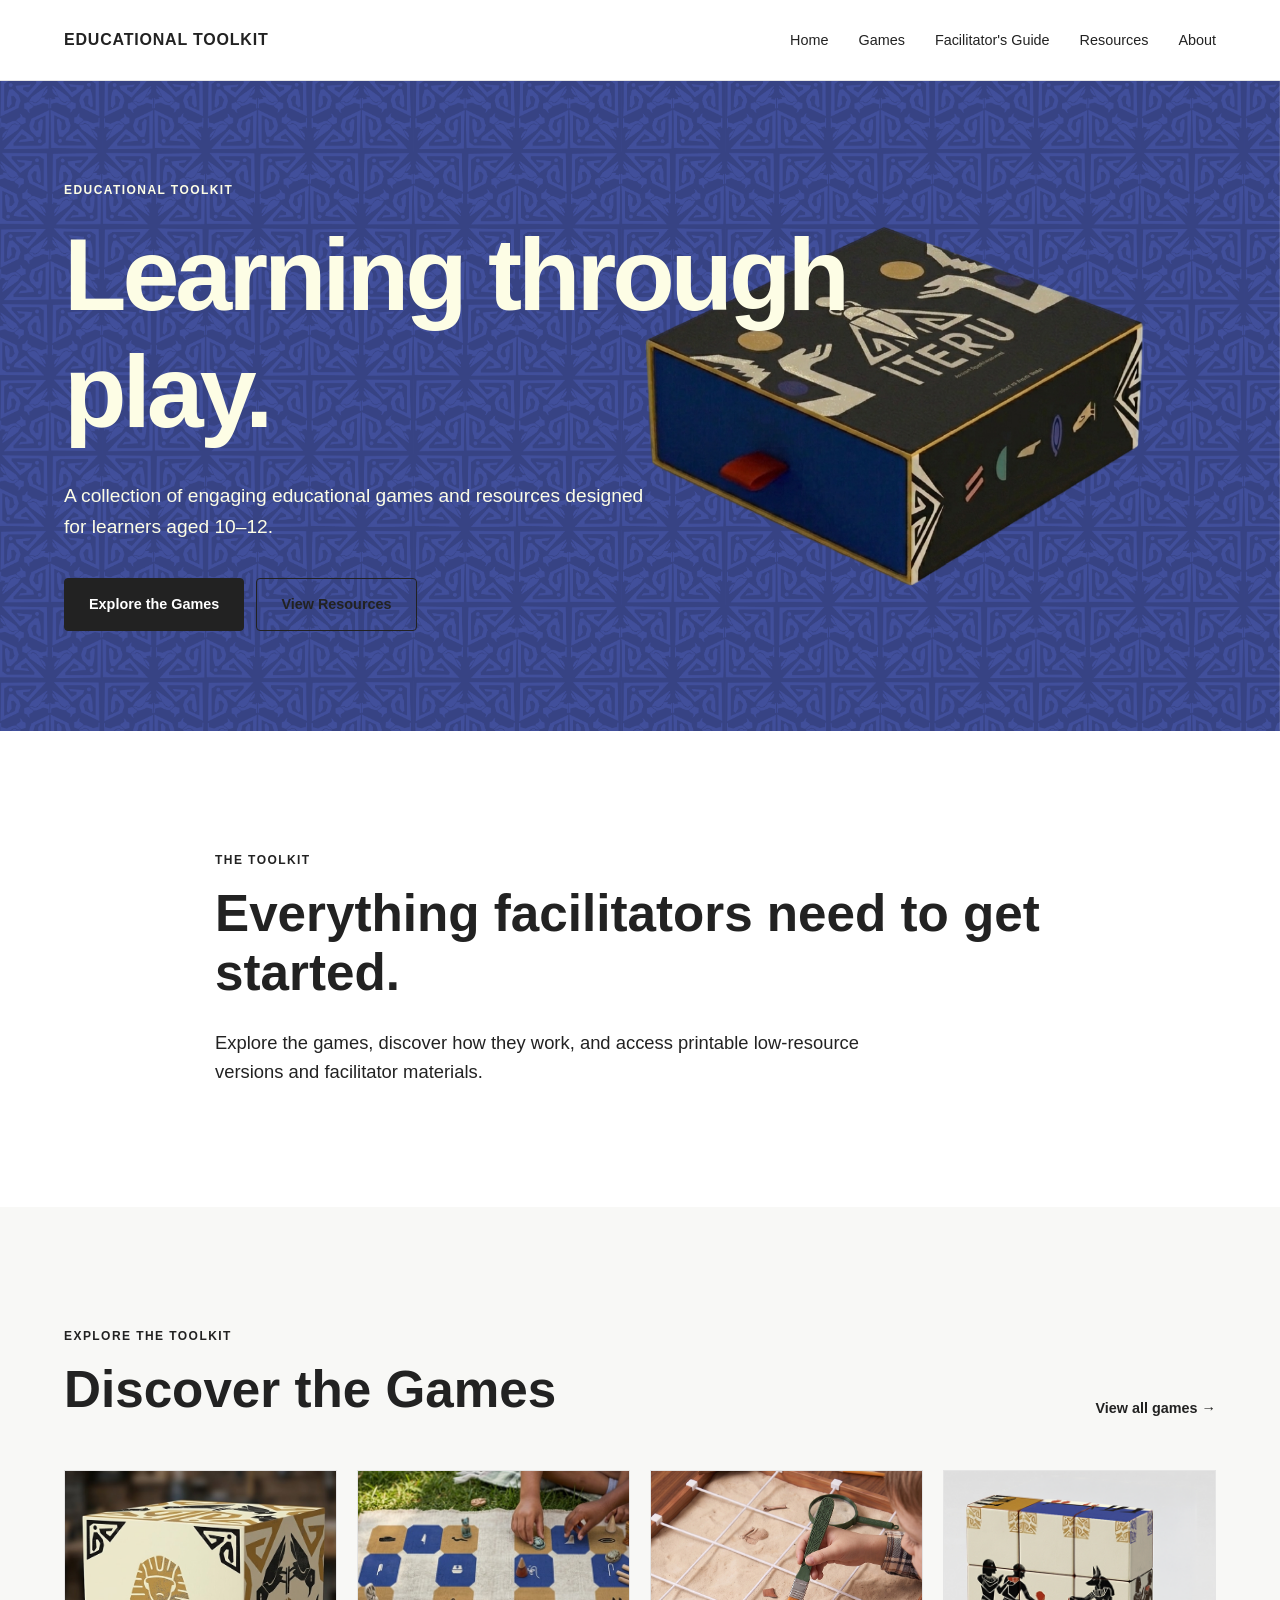
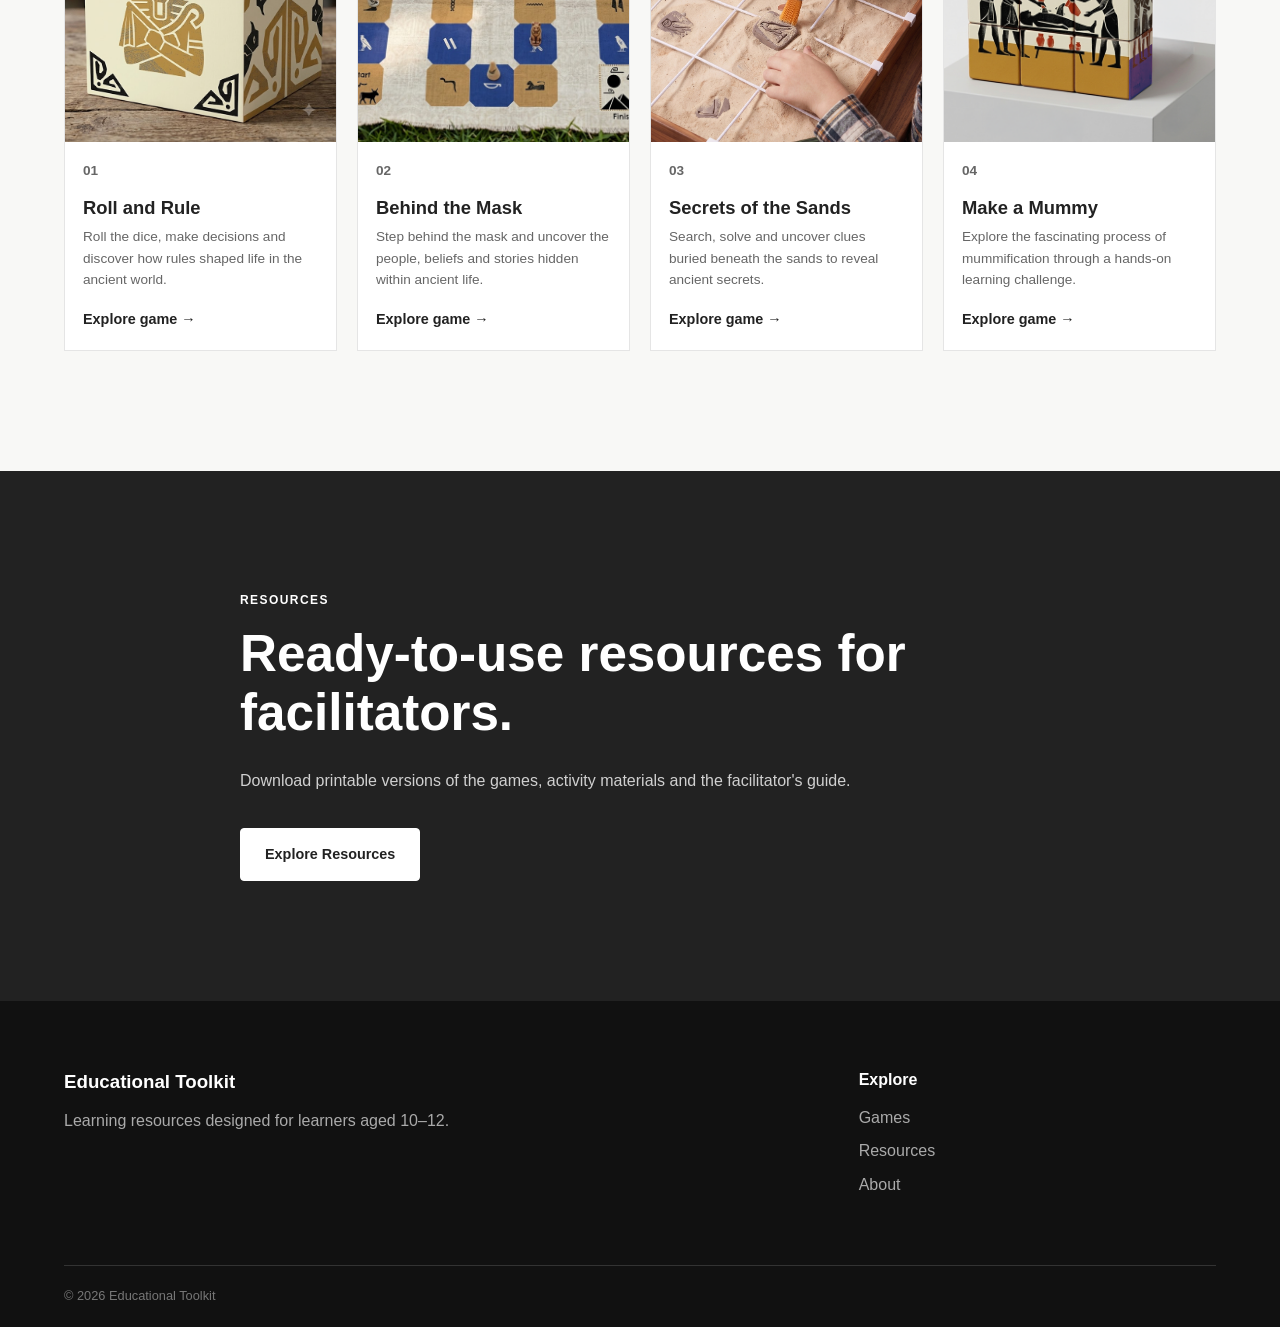
==== index.html @ 9d10deba "Update index.html" ====
<!DOCTYPE html>
<html lang="en">
<head>
    <meta charset="UTF-8">
    <meta name="viewport" content="width=device-width, initial-scale=1.0">

    <title>Educational Toolkit</title>

    <link rel="stylesheet" href="css/style.css">
</head>

<body>

    <header>
        <nav>
            <div class="logo">
                EDUCATIONAL TOOLKIT
            </div>

            <ul class="nav-links">

    <li>
        <a href="index.html">
            Home
        </a>
    </li>

    <li>
        <a href="games.html">
            Games
        </a>
    </li>

    <li>
        <a href="facilitator-guide.html">
            Facilitator's Guide
        </a>
    </li>

    <li>
        <a href="resources.html">
            Resources
        </a>
    </li>

    <li>
        <a href="about.html">
            About
        </a>
    </li>

</ul>
        </nav>
    </header>


    <main>

        <!-- HERO SECTION -->
        <section class="hero">

            <div class="hero-content">

                <p class="eyebrow">EDUCATIONAL TOOLKIT</p>

                <h1>
                    Learning through play.
                </h1>

                <p class="hero-text">
                    A collection of engaging educational games and resources
                    designed for learners aged 10–12.
                </p>

                <div class="hero-buttons">
                    <a href="games.html" class="button">
                        Explore the Games
                    </a>

                    <a href="resources.html" class="button secondary">
                        View Resources
                    </a>
                </div>

            </div>

        </section>


        <!-- INTRODUCTION -->
        <section class="intro">

            <div class="section-container">

                <p class="eyebrow">THE TOOLKIT</p>

                <h2>
                    Everything facilitators need to get started.
                </h2>

                <p>
                    Explore the games, discover how they work, and access
                    printable low-resource versions and facilitator materials.
                </p>

            </div>

        </section>


        <section class="games-preview">

    <div class="section-container">

        <div class="section-heading">
            <div>
                <p class="eyebrow">Explore the toolkit</p>
                <h2>Discover the Games</h2>
            </div>

            <a href="games.html" class="text-link">
                View all games →
            </a>
        </div>


        <div class="game-grid">


            <!-- GAME 1 -->

            <article class="game-card">

                <img
                    src="img/roll-and-rule.png"
                    alt="Roll and Rule game"
                    class="game-image"
                >

                <div class="game-content">

                    <p class="game-number">01</p>

                    <h3>Roll and Rule</h3>

                    <p>
                        Roll the dice, make decisions and discover
                        how rules shaped life in the ancient world.
                    </p>

                    <a href="games.html">
                        Explore game →
                    </a>

                </div>

            </article>


            <!-- GAME 2 -->

            <article class="game-card">

                <img
                    src="img/behind-the-mask.png"
                    alt="Behind the Mask game"
                    class="game-image"
                >

                <div class="game-content">

                    <p class="game-number">02</p>

                    <h3>Behind the Mask</h3>

                    <p>
                        Step behind the mask and uncover the people,
                        beliefs and stories hidden within ancient life.
                    </p>

                    <a href="games.html">
                        Explore game →
                    </a>

                </div>

            </article>


            <!-- GAME 3 -->

            <article class="game-card">

                <img
                    src="img/secrets-of-the-sands.png"
                    alt="Secrets of the Sands game"
                    class="game-image"
                >

                <div class="game-content">

                    <p class="game-number">03</p>

                    <h3>Secrets of the Sands</h3>

                    <p>
                        Search, solve and uncover clues buried beneath
                        the sands to reveal ancient secrets.
                    </p>

                    <a href="games.html">
                        Explore game →
                    </a>

                </div>

            </article>


            <!-- GAME 4 -->

            <article class="game-card">

                <img
                    src="img/make-a-mummy.png"
                    alt="Make a Mummy game"
                    class="game-image"
                >

                <div class="game-content">

                    <p class="game-number">04</p>

                    <h3>Make a Mummy</h3>

                    <p>
                        Explore the fascinating process of mummification
                        through a hands-on learning challenge.
                    </p>

                    <a href="games.html">
                        Explore game →
                    </a>

                </div>

            </article>


        </div>

    </div>

</section>


        <!-- RESOURCES -->
        <section class="resources-preview">

            <div class="section-container">

                <p class="eyebrow">RESOURCES</p>

                <h2>
                    Ready-to-use resources for facilitators.
                </h2>

                <p>
                    Download printable versions of the games, activity
                    materials and the facilitator's guide.
                </p>

                <a href="resources.html" class="button">
                    Explore Resources
                </a>

            </div>

        </section>

    </main>


    <!-- FOOTER -->
    <footer>

        <div class="footer-container">

            <div>
                <h3>Educational Toolkit</h3>

                <p>
                    Learning resources designed for learners aged 10–12.
                </p>
            </div>

            <div>
                <h4>Explore</h4>

                <a href="games.html">Games</a>
                <a href="resources.html">Resources</a>
                <a href="about.html">About</a>
            </div>

        </div>

        <div class="footer-bottom">
            <p>© 2026 Educational Toolkit</p>
        </div>

    </footer>

</body>
</html>
---- css/style.css ----
/* ========================================
   RESET
======================================== */

* {
    margin: 0;
    padding: 0;
    box-sizing: border-box;
}

html {
    scroll-behavior: smooth;
}

body {
    font-family: Arial, Helvetica, sans-serif;
    color: #222;
    background: #f8f8f6;
    line-height: 1.6;
}


/* ========================================
   GLOBAL
======================================== */

a {
    color: inherit;
    text-decoration: none;
}

.section-container {
    width: min(1200px, 90%);
    margin: 0 auto;
}

.eyebrow {
    font-size: 0.75rem;
    font-weight: 700;
    letter-spacing: 0.12em;
    text-transform: uppercase;
    margin-bottom: 15px;
}

h1,
h2,
h3,
h4 {
    line-height: 1.15;
}

h2 {
    font-size: clamp(2rem, 4vw, 3.5rem);
}


/* ========================================
   NAVIGATION
======================================== */

header {
    width: 100%;
    background: #ffffff;
    border-bottom: 1px solid #e5e5e5;
}

nav {
    width: min(1200px, 90%);
    min-height: 80px;
    margin: 0 auto;

    display: flex;
    align-items: center;
    justify-content: space-between;
    gap: 30px;
}

.logo {
    font-size: 1rem;
    font-weight: 700;
    letter-spacing: 0.05em;
}

.nav-links {
    display: flex;
    align-items: center;
    gap: 30px;
    list-style: none;
}

.nav-links a {
    font-size: 0.9rem;
    transition: opacity 0.2s ease;
}

.nav-links a:hover {
    opacity: 0.5;
}


/* ========================================
   BUTTONS
======================================== */

.button {
    display: inline-block;

    padding: 14px 24px;

    background: #222;
    color: #ffffff;

    border: 1px solid #222;
    border-radius: 4px;

    font-size: 0.9rem;
    font-weight: 600;

    transition: all 0.2s ease;
}

.button:hover {
    background: transparent;
    color: #222;
}

.button.secondary {
    background: transparent;
    color: #222;
}

.button.secondary:hover {
    background: #222;
    color: #ffffff;
}

.text-link {
    font-weight: 600;
    font-size: 0.9rem;
}


/* ========================================
   HERO
======================================== */

.hero {
    min-height: 650px;

    display: flex;
    align-items: center;

    position: relative;
    overflow: hidden;

    background-image: url("../img/landinghero.png");
    background-size: cover;
    background-position: center;
    background-repeat: no-repeat;

    color: #FDFDE5;
}


/* Hero content */

.hero-content {
    width: min(1200px, 90%);
    margin: 0 auto;

    position: relative;
    z-index: 2;

    color: #FDFDE5;
}


/* Small hero heading */

.hero .eyebrow {
    color: #FDFDE5;
}


/* Main hero heading */

.hero h1 {
    max-width: 800px;

    font-size: clamp(3.5rem, 8vw, 7rem);

    margin-bottom: 30px;

    letter-spacing: -0.04em;

    color: #FDFDE5;
}


/* Hero paragraph */

.hero .hero-text {
    max-width: 600px;

    font-size: 1.2rem;

    margin-bottom: 35px;

    color: #FDFDE5;
}


/* Hero buttons */

.hero-buttons {
    display: flex;
    flex-wrap: wrap;
    gap: 12px;
}


/* ========================================
   INTRODUCTION
======================================== */

.intro {
    padding: 120px 0;
    background: #ffffff;
}

.intro .section-container {
    max-width: 850px;
}

.intro h1 {
    font-size: clamp(3rem, 7vw, 6rem);

    margin-bottom: 30px;

    letter-spacing: -0.04em;
}

.intro h2 {
    margin-bottom: 25px;
}

.intro p:last-child {
    max-width: 700px;
    font-size: 1.15rem;
}


/* ========================================
   GAMES PREVIEW
======================================== */

.games-preview {
    padding: 120px 0;
}

.section-heading {
    display: flex;
    justify-content: space-between;
    align-items: flex-end;

    gap: 30px;

    margin-bottom: 50px;
}

.game-grid {
    display: grid;
    grid-template-columns: repeat(4, 1fr);
    gap: 20px;
}

.game-card {
    background: #ffffff;
    border: 1px solid #e5e5e5;

    transition: transform 0.2s ease,
                box-shadow 0.2s ease;
}

.game-card:hover {
    transform: translateY(-4px);

    box-shadow: 0 10px 30px rgba(0, 0, 0, 0.08);
}


/* Placeholder image */

.game-image {
    width: 100%;
    aspect-ratio: 1 / 1;

    display: block;

    object-fit: cover;

    background: #e2e2dc;
}

.game-content {
    padding: 18px;
}

.game-number {
    font-size: 0.65rem;
    font-weight: 700;
    margin-bottom: 6px;
}

.game-content h3 {
    font-size: 1.15rem;
    margin-bottom: 8px;
}

.game-content p {
    color: #666;
    font-size: 0.85rem;
    margin-bottom: 15px;
}

.game-content a {
    font-size: 0.9rem;

    font-weight: 600;
}


/* ========================================
   RESOURCES
======================================== */

.resources-preview {
    padding: 120px 0;

    background: #222;

    color: #ffffff;
}

.resources-preview .section-container {
    max-width: 800px;
}

.resources-preview h2 {
    margin-bottom: 25px;
}

.resources-preview p:not(.eyebrow) {
    max-width: 650px;

    margin-bottom: 35px;

    color: #d0d0d0;
}

.resources-preview .button {
    background: #ffffff;

    color: #222;

    border-color: #ffffff;
}

.resources-preview .button:hover {
    background: transparent;

    color: #ffffff;
}


/* ========================================
   FOOTER
======================================== */

footer {
    background: #111111;

    color: #ffffff;

    padding: 70px 0 20px;
}

.footer-container {
    width: min(1200px, 90%);

    margin: 0 auto 60px;

    display: grid;

    grid-template-columns: 2fr 1fr;

    gap: 80px;
}

.footer-container h3 {
    margin-bottom: 15px;
}

.footer-container h4 {
    margin-bottom: 15px;
}

.footer-container p {
    max-width: 400px;

    color: #aaaaaa;
}

.footer-container a {
    display: block;

    color: #aaaaaa;

    margin-bottom: 8px;

    transition: color 0.2s ease;
}

.footer-container a:hover {
    color: #ffffff;
}

.footer-bottom {
    width: min(1200px, 90%);

    margin: 0 auto;

    padding-top: 20px;

    border-top: 1px solid #333333;

    color: #777777;

    font-size: 0.8rem;
}


/* ========================================
   RESPONSIVE
======================================== */

@media (max-width: 800px) {

    nav {
        min-height: auto;
        padding: 20px 0;
        flex-direction: column;
        align-items: flex-start;
    }

    .nav-links {
        flex-wrap: wrap;
        gap: 15px;
    }

    .hero {
        min-height: 550px;
    }

    .game-grid {
        grid-template-columns: repeat(2, 1fr);
    }

    .section-heading {
        align-items: flex-start;
        flex-direction: column;
    }

    .footer-container {
        grid-template-columns: 1fr;
        gap: 40px;
    }
}


/* ========================================
   SMALL MOBILE
======================================== */

@media (max-width: 500px) {

    .hero h1 {
        font-size: 3.2rem;
    }

    .hero-text {
        font-size: 1rem;
    }

    .hero-buttons {
        flex-direction: column;
        align-items: flex-start;
    }

    .game-grid {
        grid-template-columns: 1fr;
    }

    .intro,
    .games-preview,
    .resources-preview {
        padding: 80px 0;
    }
}

/* ========================================
   GAME DETAIL PAGE
======================================== */

.game-detail-hero {
    padding: 80px 0 120px;
    background: #f8f8f6;
}

.back-link {
    display: inline-block;
    margin-bottom: 50px;

    font-size: 0.9rem;
    font-weight: 600;

    color: #222;
}

.game-detail-grid {
    display: grid;
    grid-template-columns: 1fr 1fr;
    gap: 80px;

    align-items: center;
}

.game-detail-image {
    width: 100%;
}

.game-detail-image img {
    display: block;

    width: 100%;
    height: auto;

    object-fit: cover;
}

.game-detail-info h1 {
    font-size: clamp(3rem, 6vw, 5.5rem);

    margin-bottom: 25px;

    letter-spacing: -0.04em;
}

.game-intro {
    max-width: 600px;

    font-size: 1.15rem;

    color: #555;

    margin-bottom: 40px;
}


/* Game information */

.game-meta {
    display: flex;
    flex-wrap: wrap;

    gap: 35px;

    padding: 25px 0;

    margin-bottom: 30px;

    border-top: 1px solid #ddd;
    border-bottom: 1px solid #ddd;
}

.game-meta div {
    display: flex;
    flex-direction: column;

    gap: 4px;
}

.game-meta span {
    font-size: 0.7rem;

    font-weight: 700;

    text-transform: uppercase;

    letter-spacing: 0.1em;

    color: #777;
}

.game-meta strong {
    font-size: 0.95rem;
}


/* Download buttons */

.download-buttons {
    display: flex;
    flex-wrap: wrap;

    gap: 12px;
}


/* ========================================
   GAME DESCRIPTION
======================================== */

.game-description {
    padding: 120px 0;

    background: #ffffff;
}

.game-description-grid {
    display: grid;

    grid-template-columns: 1fr 1fr;

    gap: 80px;
}

.game-description h2 {
    margin-top: 10px;
}

.game-description-grid > div:last-child p {
    max-width: 650px;

    margin-bottom: 20px;

    color: #555;

    font-size: 1.05rem;
}


/* ========================================
   LEARNING OUTCOMES
======================================== */

.learning-outcomes {
    padding: 120px 0;

    background: #f8f8f6;
}

.learning-outcomes h2 {
    margin-bottom: 50px;
}

.outcomes-grid {
    display: grid;

    grid-template-columns: repeat(3, 1fr);

    gap: 30px;
}

.outcome {
    padding: 30px;

    background: #ffffff;

    border: 1px solid #e5e5e5;
}

.outcome span {
    display: block;

    font-size: 0.7rem;

    font-weight: 700;

    margin-bottom: 25px;

    letter-spacing: 0.1em;
}

.outcome h3 {
    font-size: 1.3rem;

    margin-bottom: 12px;
}

.outcome p {
    color: #666;

    font-size: 0.9rem;
}


/* ========================================
   DOWNLOAD SECTION
======================================== */

.download-section {
    padding: 120px 0;

    background: #222;

    color: #ffffff;
}

.download-section h2 {
    margin-bottom: 20px;
}

.download-section > .section-container > p:not(.eyebrow) {
    max-width: 600px;

    margin-bottom: 35px;

    color: #d0d0d0;
}

.download-section .button {
    background: #ffffff;

    color: #222;

    border-color: #ffffff;
}

.download-section .button:hover {
    background: transparent;

    color: #ffffff;
}

.download-section .button.secondary {
    background: transparent;

    color: #ffffff;

    border-color: #ffffff;
}

.download-section .button.secondary:hover {
    background: #ffffff;

    color: #222;
}


/* ========================================
   GAME PAGE RESPONSIVE
======================================== */

@media (max-width: 800px) {

    .game-detail-grid {
        grid-template-columns: 1fr;

        gap: 50px;
    }

    .game-description-grid {
        grid-template-columns: 1fr;

        gap: 40px;
    }

    .outcomes-grid {
        grid-template-columns: 1fr;
    }

    .game-detail-hero,
    .game-description,
    .learning-outcomes,
    .download-section {
        padding: 80px 0;
    }

}


@media (max-width: 500px) {

    .game-detail-info h1 {
        font-size: 3rem;
    }

    .game-meta {
        gap: 20px;
    }

    .download-buttons {
        flex-direction: column;

/* ========================================
   FACILITATOR'S GUIDE
======================================== */

.guide-hero {
    padding: 120px 0;
    background: #f8f8f6;
}

.guide-hero .section-container {
    max-width: 900px;
}

.guide-hero h1 {
    font-size: clamp(3.5rem, 8vw, 7rem);
    margin-bottom: 30px;
    letter-spacing: -0.04em;
}

.guide-intro {
    max-width: 650px;
    font-size: 1.25rem;
    color: #555;
    margin-bottom: 35px;
}


/* ========================================
   GUIDE ABOUT
======================================== */

.guide-about {
    padding: 120px 0;
    background: #ffffff;
}

.guide-grid {
    display: grid;
    grid-template-columns: 1fr 1fr;
    gap: 80px;
    align-items: start;
}

.guide-grid h2 {
    margin-bottom: 25px;
}

.guide-grid p {
    color: #666;
    margin-bottom: 20px;
}


/* ========================================
   GUIDE CONTENT
======================================== */

.guide-content {
    padding: 120px 0;
    background: #f8f8f6;
}

.guide-content h2 {
    margin-bottom: 50px;
}

.guide-cards {
    display: grid;
    grid-template-columns: repeat(2, 1fr);
    gap: 20px;
}

.guide-card {
    background: #ffffff;
    border: 1px solid #e5e5e5;
    padding: 35px;
    transition: transform 0.2s ease,
                box-shadow 0.2s ease;
}

.guide-card:hover {
    transform: translateY(-4px);
    box-shadow: 0 10px 30px rgba(0, 0, 0, 0.08);
}

.guide-card span {
    display: block;
    font-size: 0.7rem;
    font-weight: 700;
    margin-bottom: 20px;
}

.guide-card h3 {
    font-size: 1.4rem;
    margin-bottom: 12px;
}

.guide-card p {
    color: #666;
    font-size: 0.95rem;
}


/* ========================================
   GUIDE STEPS
======================================== */

.guide-steps {
    padding: 120px 0;
    background: #ffffff;
}

.guide-steps h2 {
    margin-bottom: 50px;
}

.steps-grid {
    display: grid;
    grid-template-columns: repeat(4, 1fr);
    gap: 25px;
}

.guide-step {
    border-top: 1px solid #222;
    padding-top: 25px;
}

.guide-step span {
    display: block;
    font-size: 0.7rem;
    font-weight: 700;
    margin-bottom: 20px;
}

.guide-step h3 {
    font-size: 1.3rem;
    margin-bottom: 12px;
}

.guide-step p {
    color: #666;
    font-size: 0.9rem;
}


/* ========================================
   GUIDE DOWNLOAD
======================================== */

.guide-download {
    padding: 120px 0;
    background: #222;
    color: #ffffff;
}

.guide-download .section-container {
    max-width: 800px;
}

.guide-download h2 {
    margin-bottom: 25px;
}

.guide-download p:not(.eyebrow) {
    max-width: 600px;
    color: #d0d0d0;
    margin-bottom: 35px;
}

.guide-download .button {
    background: #ffffff;
    color: #222;
    border-color: #ffffff;
}

.guide-download .button:hover {
    background: transparent;
    color: #ffffff;
}


/* ========================================
   GUIDE RESPONSIVE
======================================== */

@media (max-width: 800px) {

    .guide-grid {
        grid-template-columns: 1fr;
        gap: 40px;
    }

    .guide-cards {
        grid-template-columns: 1fr;
    }

    .steps-grid {
        grid-template-columns: 1fr 1fr;
        gap: 40px 20px;
    }

    .guide-hero,
    .guide-about,
    .guide-content,
    .guide-steps,
    .guide-download {
        padding: 80px 0;
    }

}


@media (max-width: 500px) {

    .steps-grid {
        grid-template-columns: 1fr;
    }

    .guide-hero h1 {
        font-size: 3.2rem;
    }

    .guide-intro {
        font-size: 1rem;
    }

}
        align-items: flex-start;
    }

}

/* ========================================
   FACILITATOR GUIDE PAGE
======================================== */

.facilitator-page {
    background: #f8f8f6;
}


/* HERO */

.facilitator-page .guide-hero {
    padding: 120px 0;
    background: #f8f8f6;
}

.facilitator-page .guide-hero .section-container {
    max-width: 900px;
}

.facilitator-page .guide-hero h1 {
    font-size: clamp(3.5rem, 8vw, 7rem);
    margin-bottom: 30px;
    letter-spacing: -0.04em;
}

.facilitator-page .guide-intro {
    max-width: 650px;
    font-size: 1.25rem;
    color: #555;
    margin-bottom: 35px;
}


/* ABOUT */

.facilitator-page .guide-about {
    padding: 120px 0;
    background: #ffffff;
}

.facilitator-page .guide-grid {
    display: grid;
    grid-template-columns: 1fr 1fr;
    gap: 80px;
}

.facilitator-page .guide-grid p {
    color: #666;
    margin-bottom: 20px;
}


/* CONTENT */

.facilitator-page .guide-content {
    padding: 120px 0;
    background: #f8f8f6;
}

.facilitator-page .guide-content h2 {
    margin-bottom: 50px;
}

.facilitator-page .guide-cards {
    display: grid;
    grid-template-columns: repeat(2, 1fr);
    gap: 20px;
}

.facilitator-page .guide-card {
    background: #ffffff;
    border: 1px solid #e5e5e5;
    padding: 35px;
}

.facilitator-page .guide-card span {
    display: block;
    font-size: 0.7rem;
    font-weight: 700;
    margin-bottom: 20px;
}

.facilitator-page .guide-card h3 {
    font-size: 1.4rem;
    margin-bottom: 12px;
}

.facilitator-page .guide-card p {
    color: #666;
}


/* STEPS */

.facilitator-page .guide-steps {
    padding: 120px 0;
    background: #ffffff;
}

.facilitator-page .guide-steps h2 {
    margin-bottom: 50px;
}

.facilitator-page .guide-steps .steps-grid {
    display: grid;
    grid-template-columns: repeat(4, 1fr);
    gap: 25px;
}

.facilitator-page .guide-step {
    border-top: 1px solid #222;
    padding-top: 25px;
}

.facilitator-page .guide-step span {
    display: block;
    font-size: 0.7rem;
    font-weight: 700;
    margin-bottom: 20px;
}

.facilitator-page .guide-step h3 {
    font-size: 1.3rem;
    margin-bottom: 12px;
}

.facilitator-page .guide-step p {
    color: #666;
}


/* DOWNLOAD */

.facilitator-page .guide-download {
    padding: 120px 0;
    background: #222;
    color: #ffffff;
}

.facilitator-page .guide-download .section-container {
    max-width: 800px;
}

.facilitator-page .guide-download h2 {
    margin-bottom: 25px;
}

.facilitator-page .guide-download p:not(.eyebrow) {
    color: #d0d0d0;
    margin-bottom: 35px;
}


/* MOBILE */

@media (max-width: 800px) {

    .facilitator-page .guide-grid {
        grid-template-columns: 1fr;
        gap: 40px;
    }

    .facilitator-page .guide-cards {
        grid-template-columns: 1fr;
    }

    .facilitator-page .guide-steps .steps-grid {
        grid-template-columns: 1fr 1fr;
    }

}


@media (max-width: 500px) {

    .facilitator-page .guide-steps .steps-grid {
        grid-template-columns: 1fr;
    }

    .facilitator-page .guide-hero h1 {
        font-size: 3.2rem;
    }

}
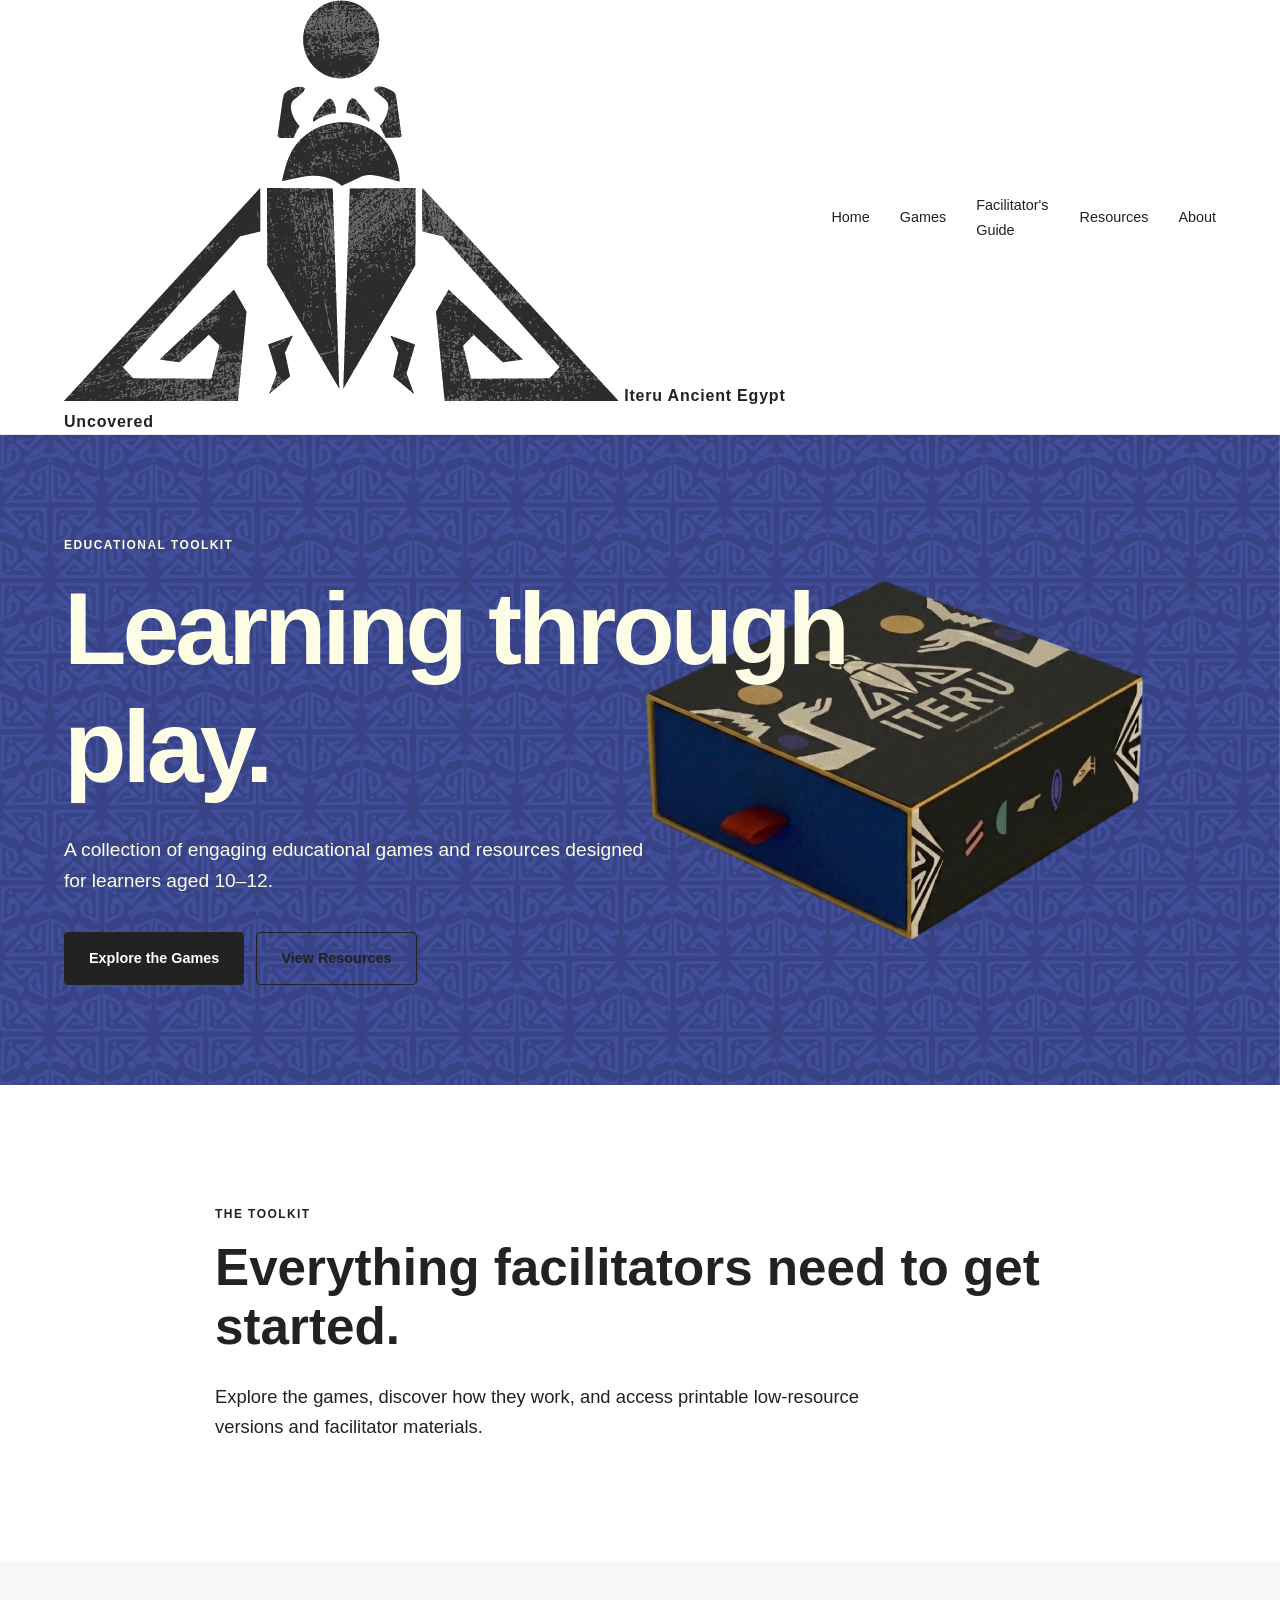
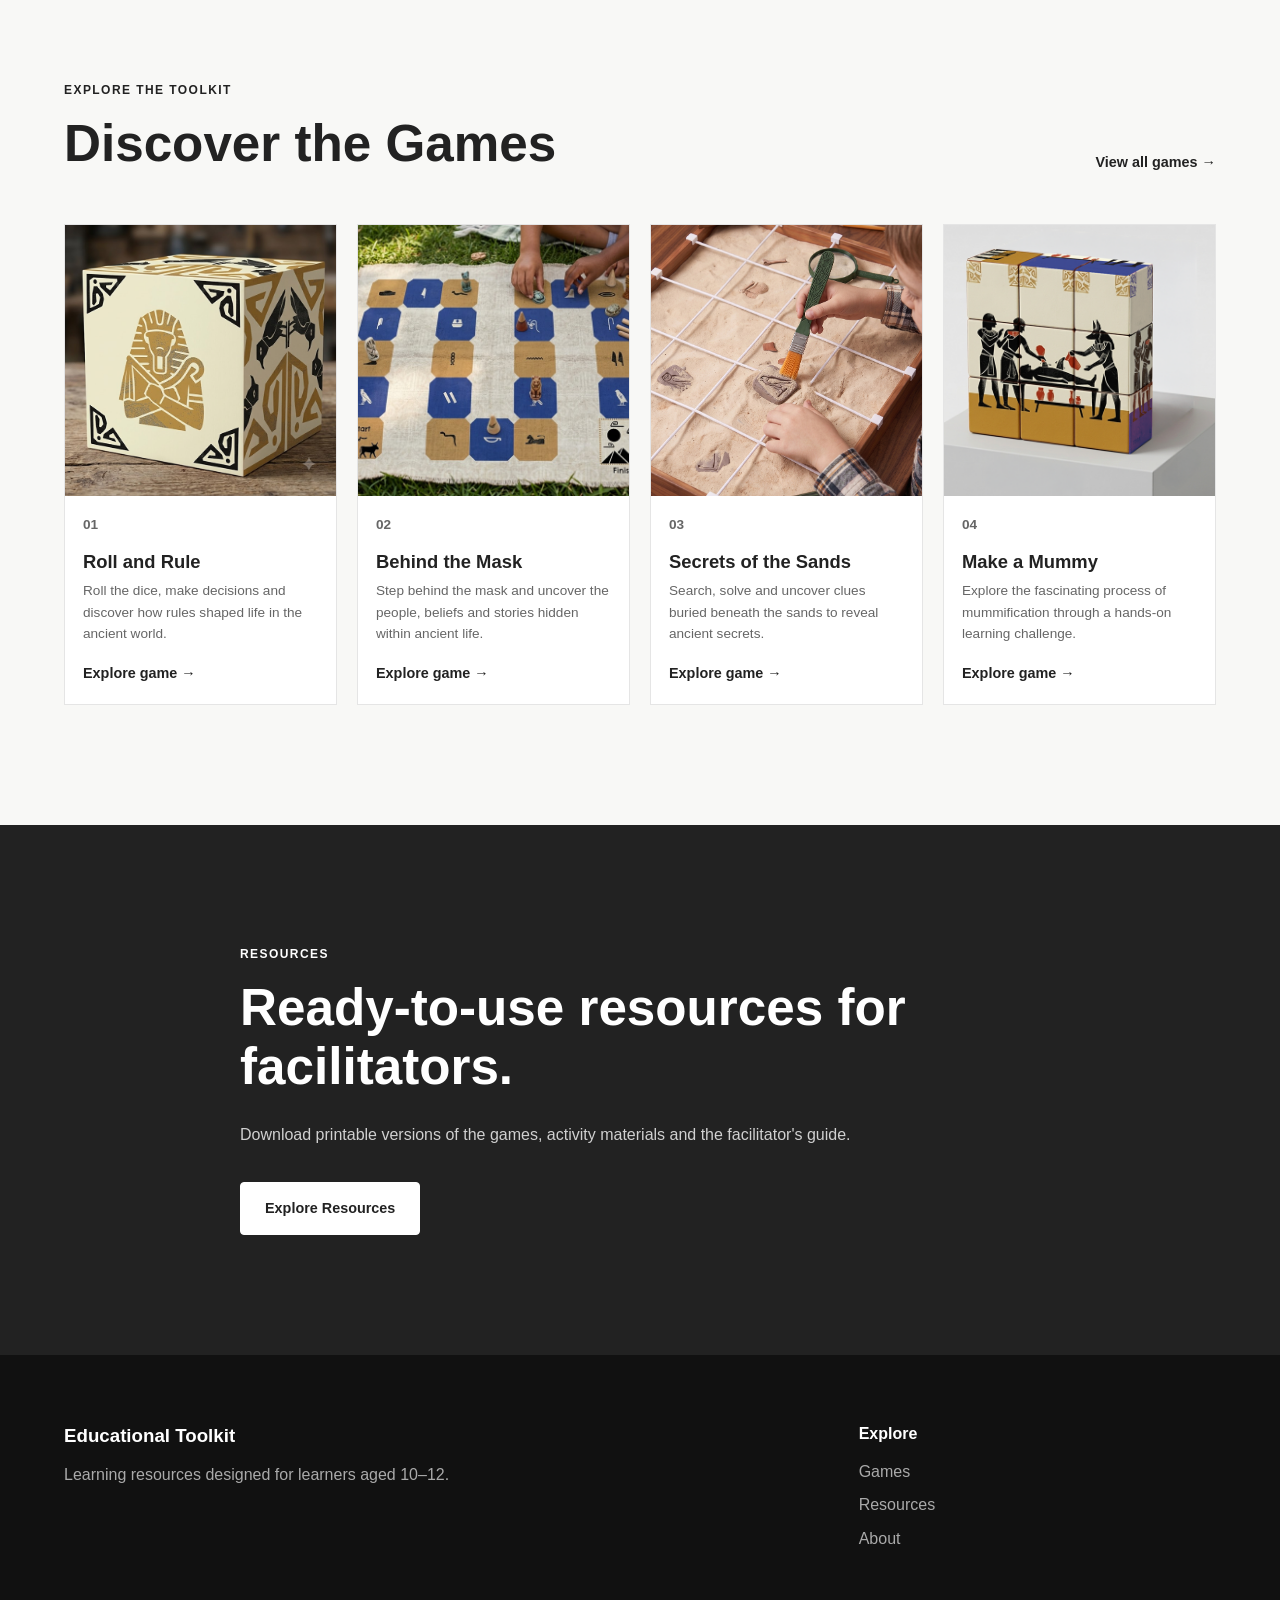
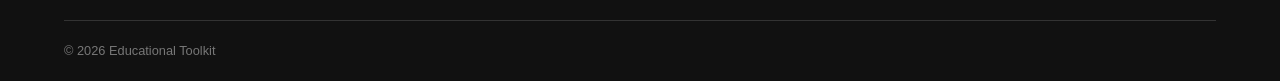
==== commit 13d20e68: "Update index.html" ====
--- a/index.html
+++ b/index.html
@@ -14,8 +14,9 @@
     <header>
         <nav>
             <div class="logo">
-                EDUCATIONAL TOOLKIT
-            </div>
+    <img src="img/logo.png" alt="Iteru Ancient Egypt Uncovered logo">
+    <span>Iteru Ancient Egypt Uncovered</span>
+</div>
 
             <ul class="nav-links">
 
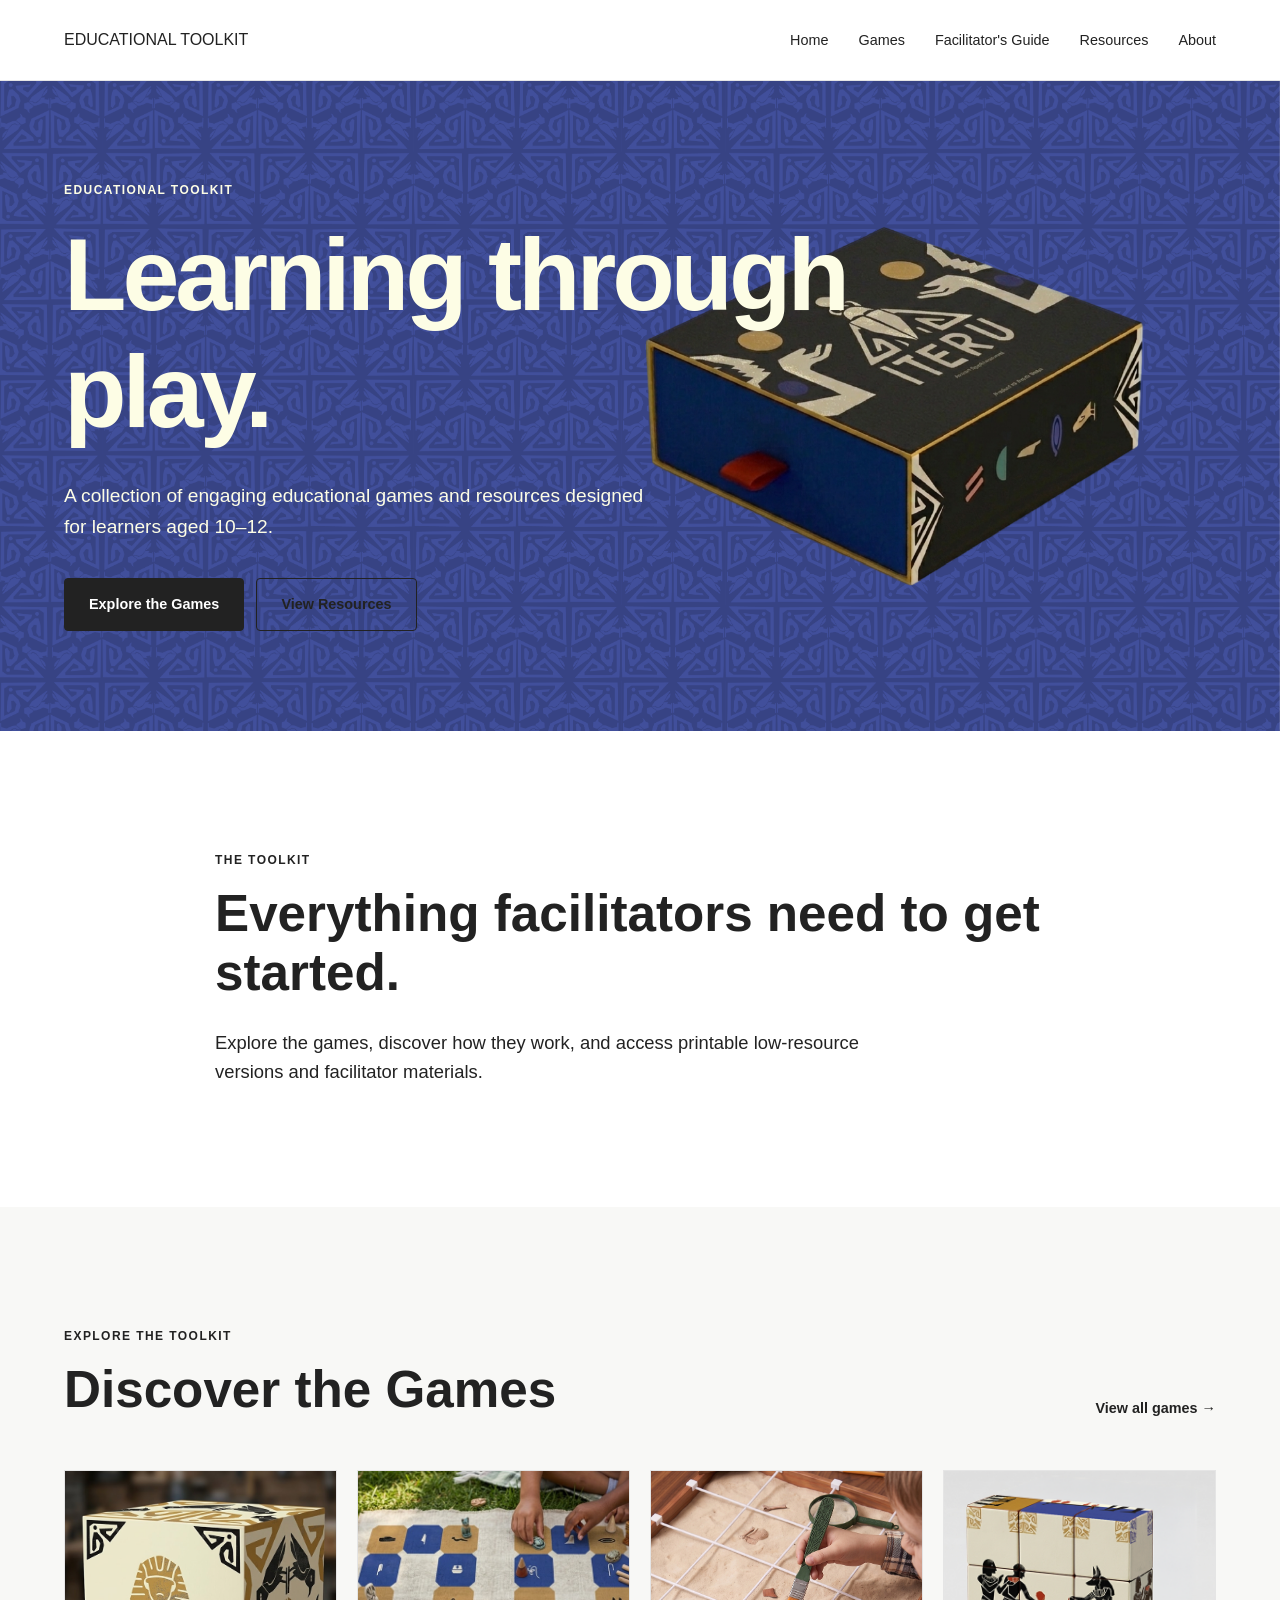
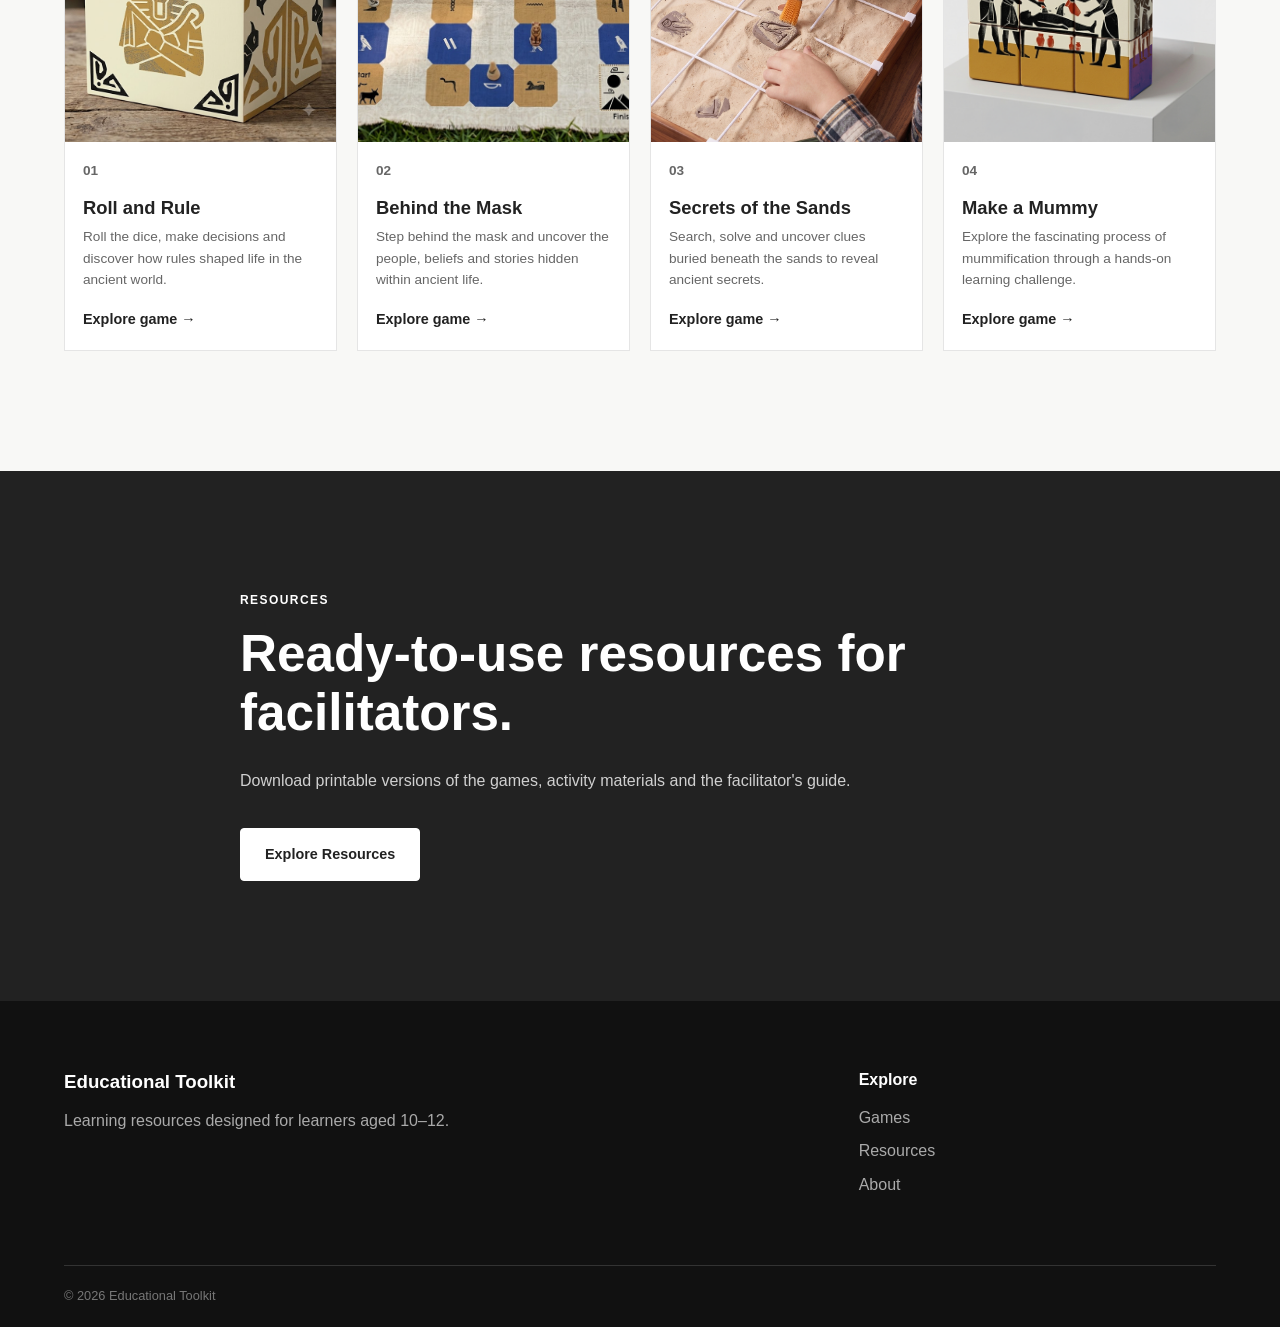
==== commit fc46cec3: "Update index.html" ====
--- a/index.html
+++ b/index.html
@@ -14,8 +14,7 @@
     <header>
         <nav>
             <div class="logo">
-    <img src="img/logo.png" alt="Iteru Ancient Egypt Uncovered logo">
-    <span>Iteru Ancient Egypt Uncovered</span>
+    EDUCATIONAL TOOLKIT
 </div>
 
             <ul class="nav-links">
--- a/css/style.css
+++ b/css/style.css
@@ -75,10 +75,10 @@
     gap: 30px;
 }
 
-.logo {
-    font-size: 1rem;
-    font-weight: 700;
-    letter-spacing: 0.05em;
+.logo img {
+    height: 30px;
+    width: auto;
+    display: block;
 }
 
 .nav-links {
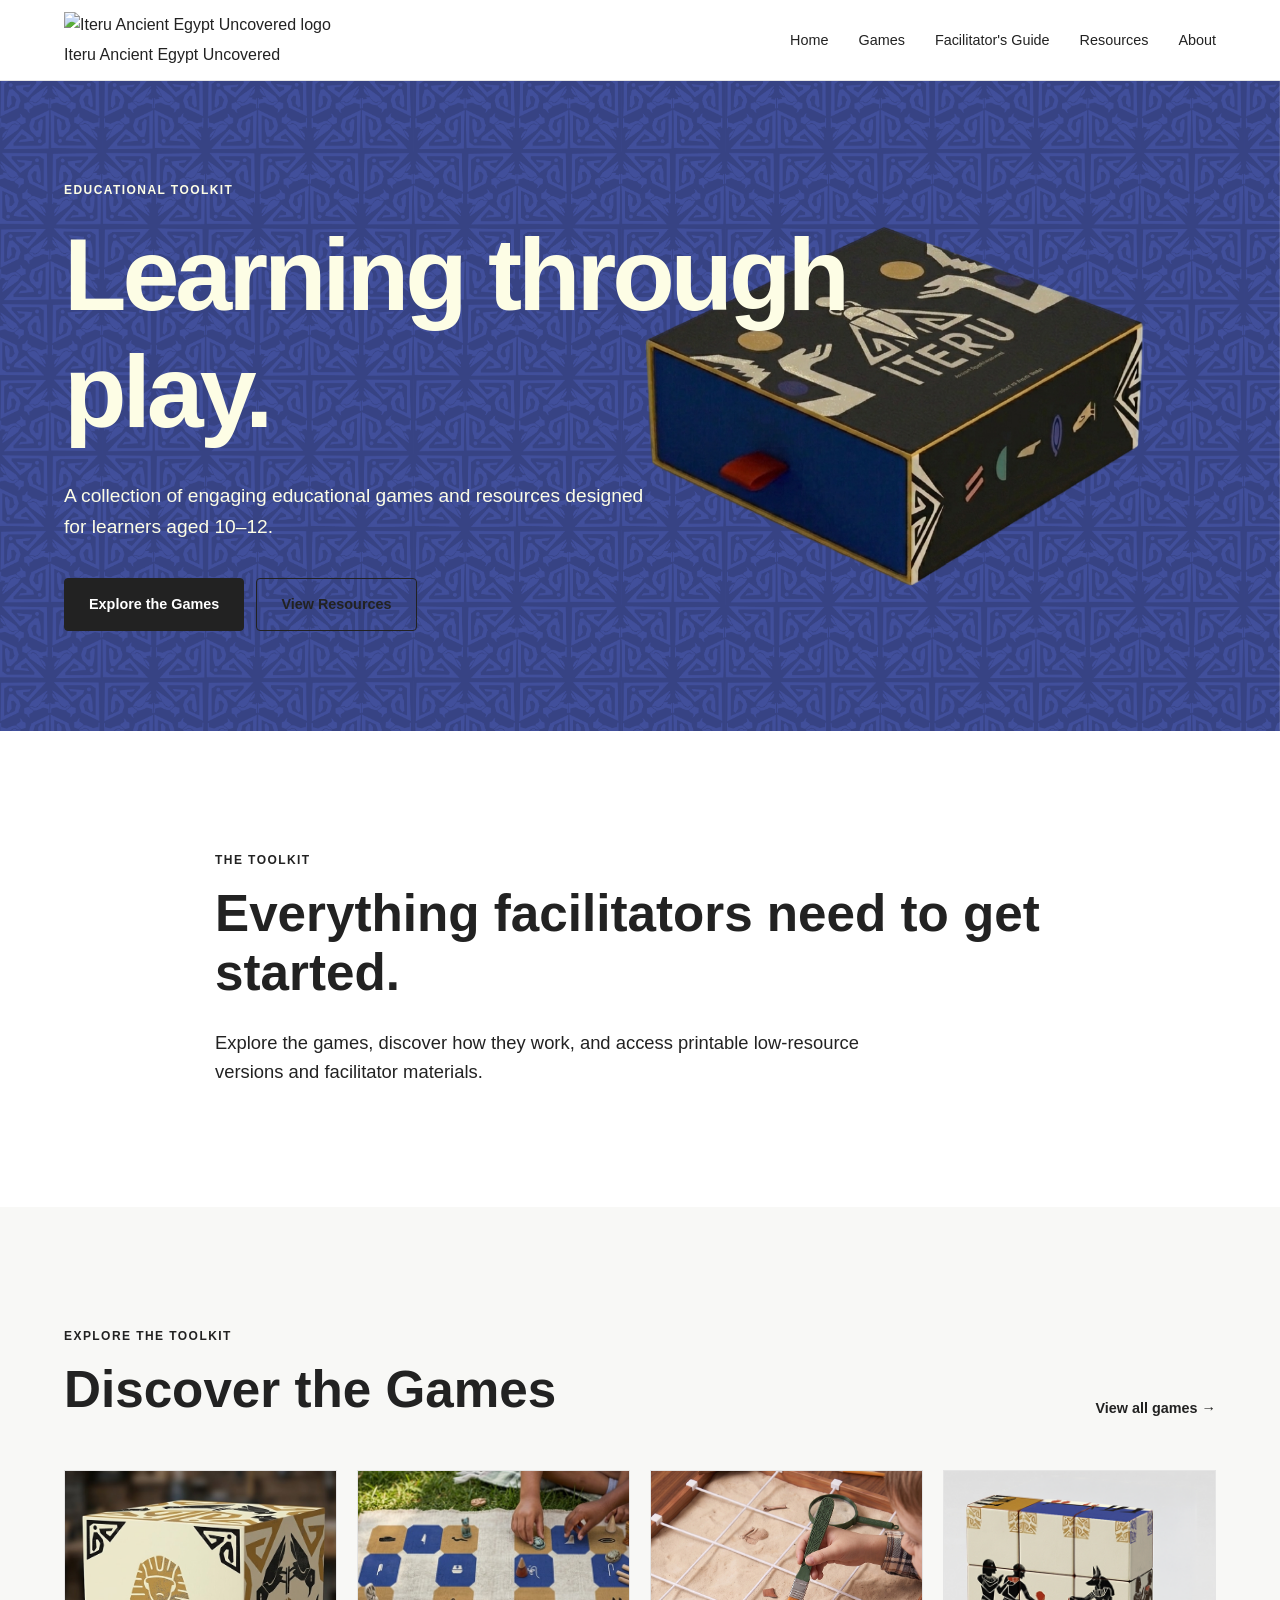
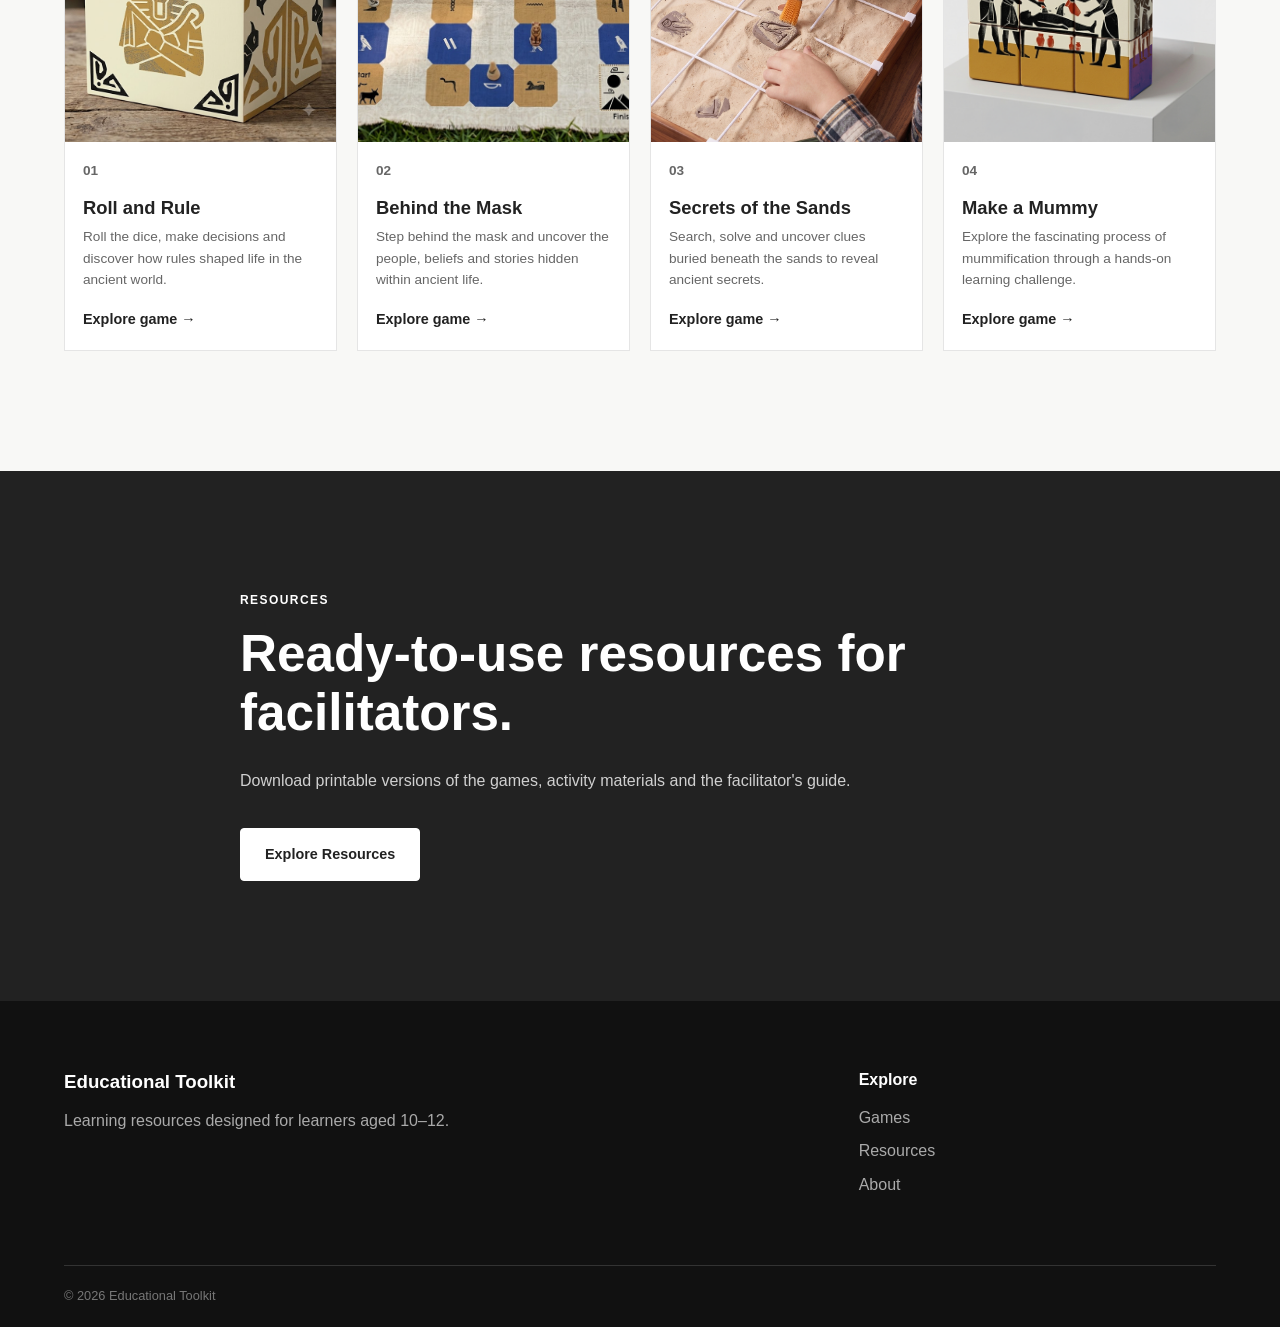
==== commit 5203d70d: "Update index.html" ====
--- a/index.html
+++ b/index.html
@@ -14,7 +14,8 @@
     <header>
         <nav>
             <div class="logo">
-    EDUCATIONAL TOOLKIT
+    <img src="img/iteru-logo.png" alt="Iteru Ancient Egypt Uncovered logo">
+    <span>Iteru Ancient Egypt Uncovered</span>
 </div>
 
             <ul class="nav-links">
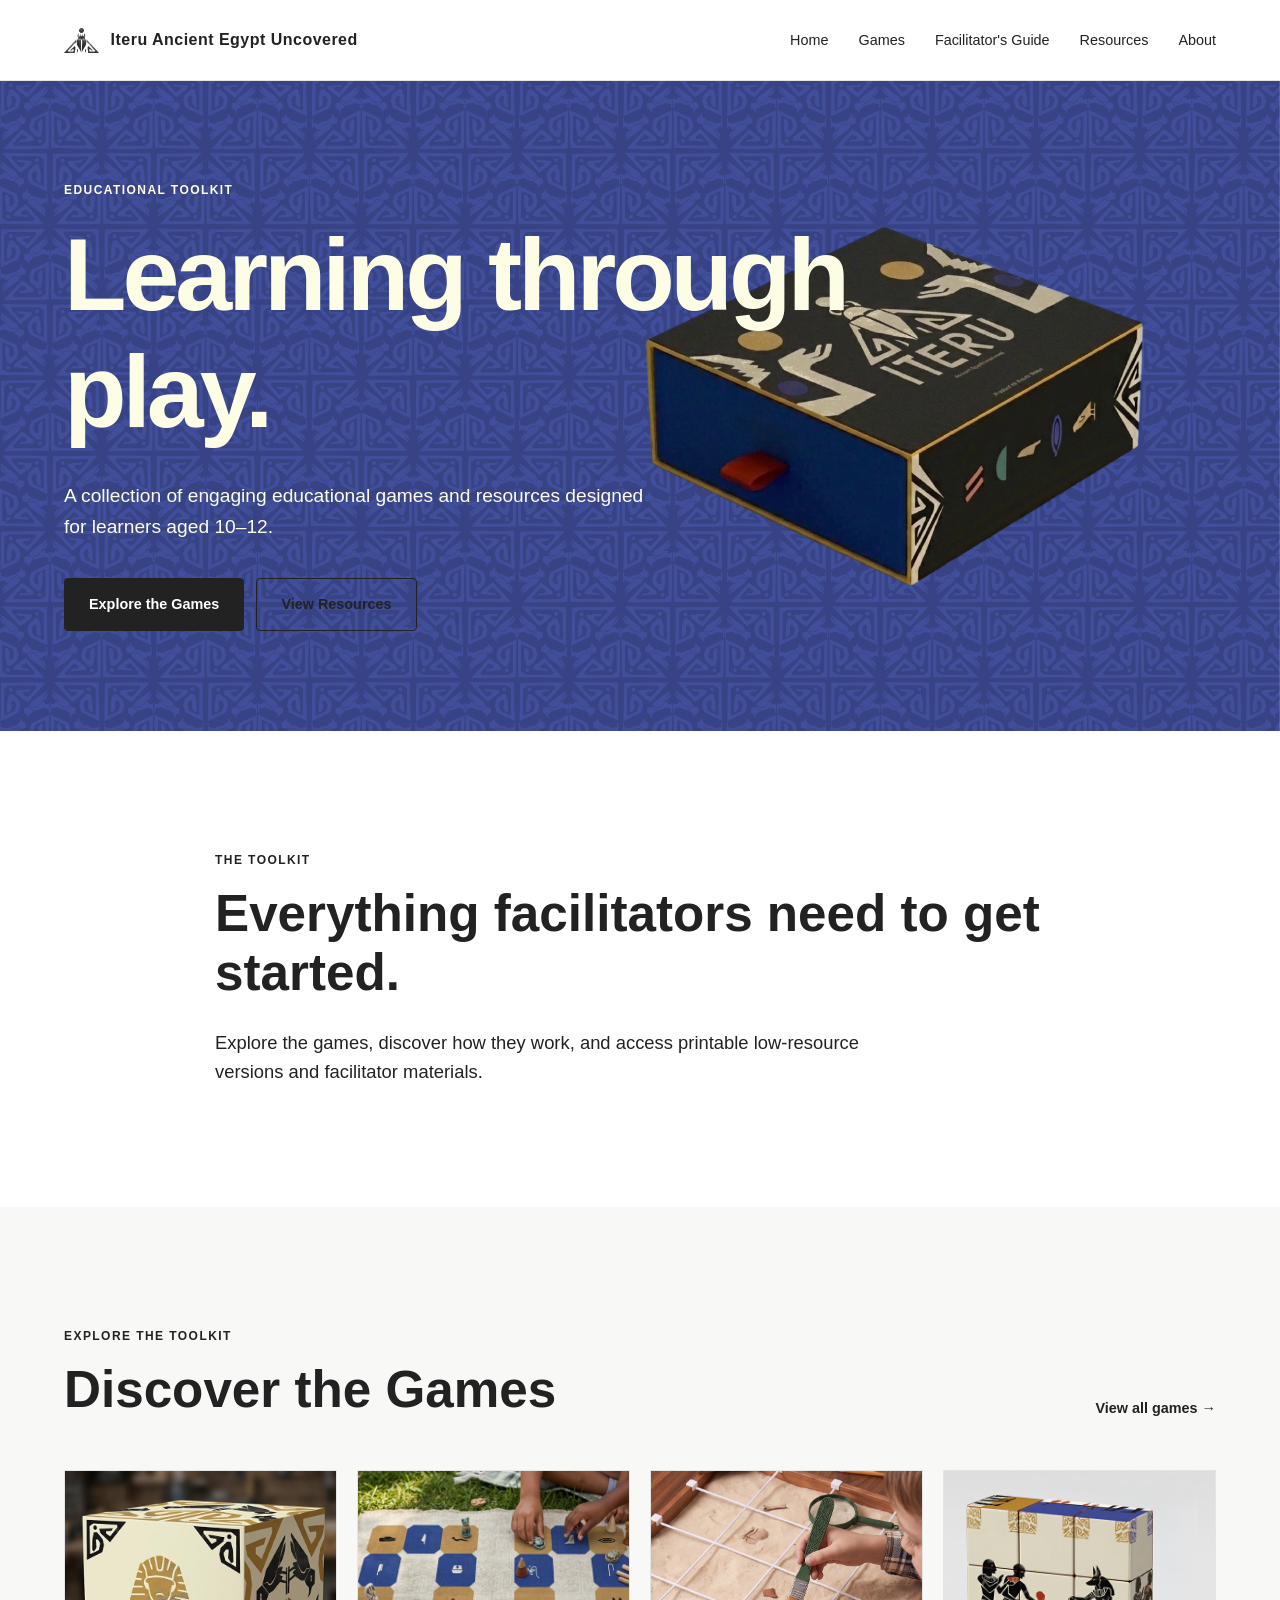
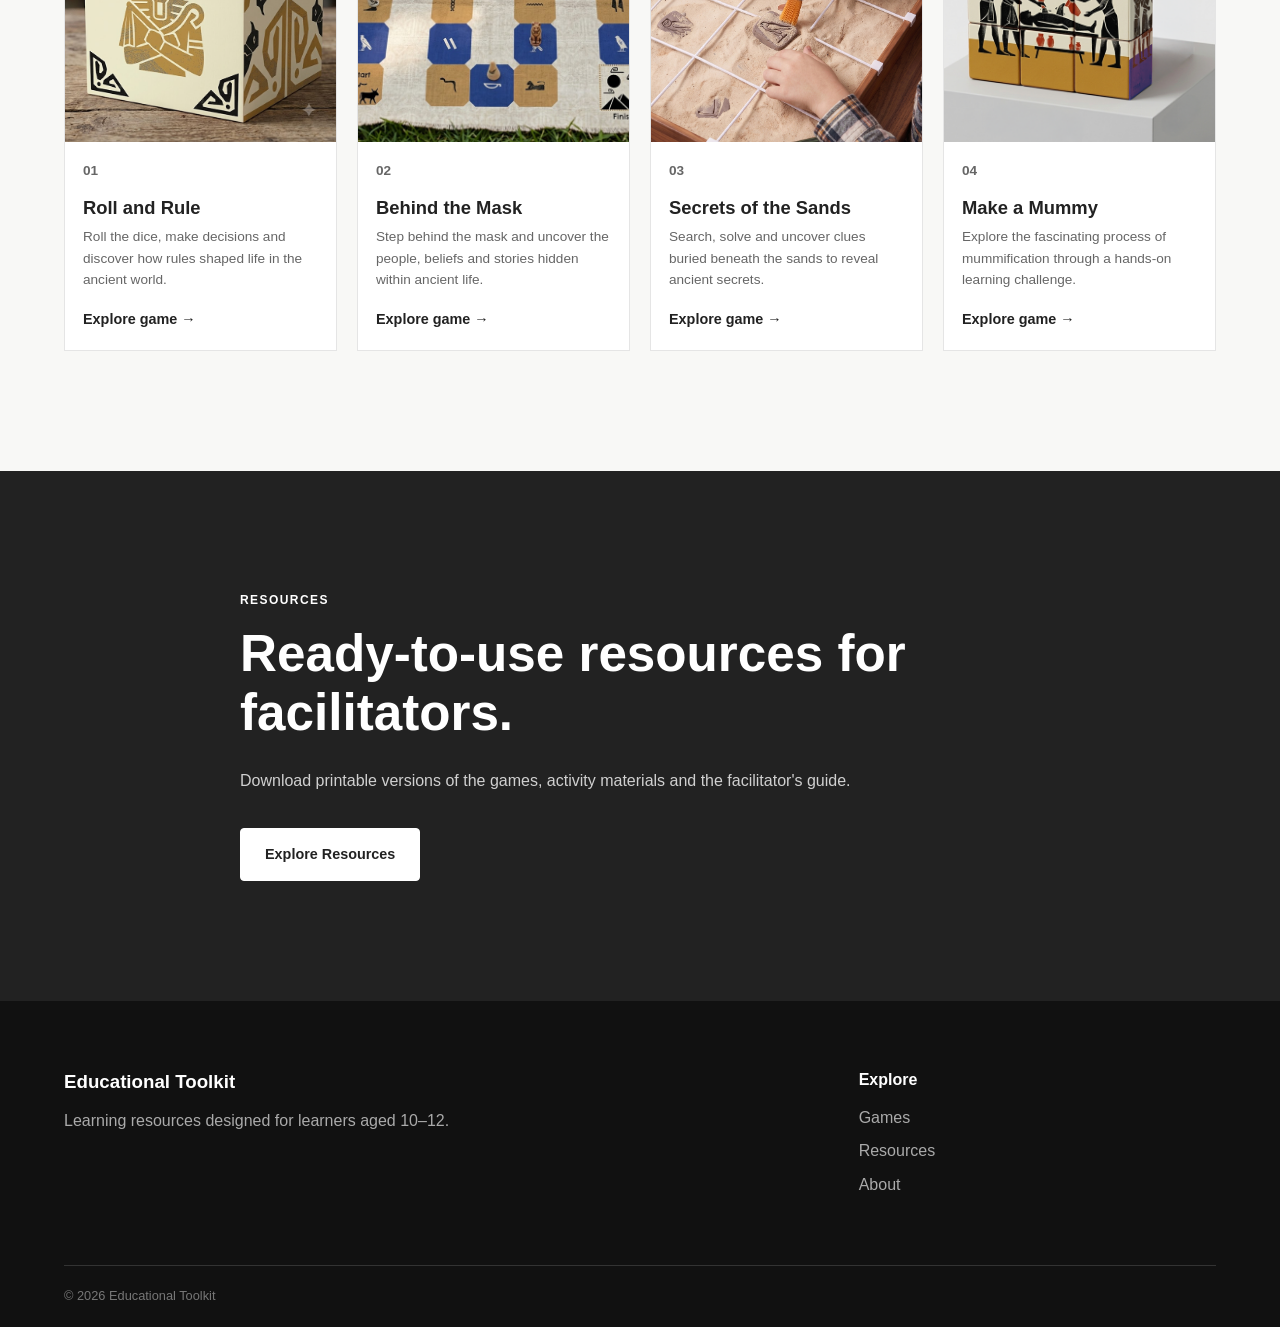
==== commit 92e86d76: "Update index.html" ====
--- a/index.html
+++ b/index.html
@@ -14,7 +14,7 @@
     <header>
         <nav>
             <div class="logo">
-    <img src="img/iteru-logo.png" alt="Iteru Ancient Egypt Uncovered logo">
+    <img src="img/logo.png" alt="Iteru Ancient Egypt Uncovered logo">
     <span>Iteru Ancient Egypt Uncovered</span>
 </div>
 
--- a/css/style.css
+++ b/css/style.css
@@ -75,8 +75,18 @@
     gap: 30px;
 }
 
+.logo {
+    display: flex;
+    align-items: center;
+    gap: 12px;
+
+    font-size: 1rem;
+    font-weight: 700;
+    letter-spacing: 0.03em;
+}
+
 .logo img {
-    height: 30px;
+    height: 25px;
     width: auto;
     display: block;
 }
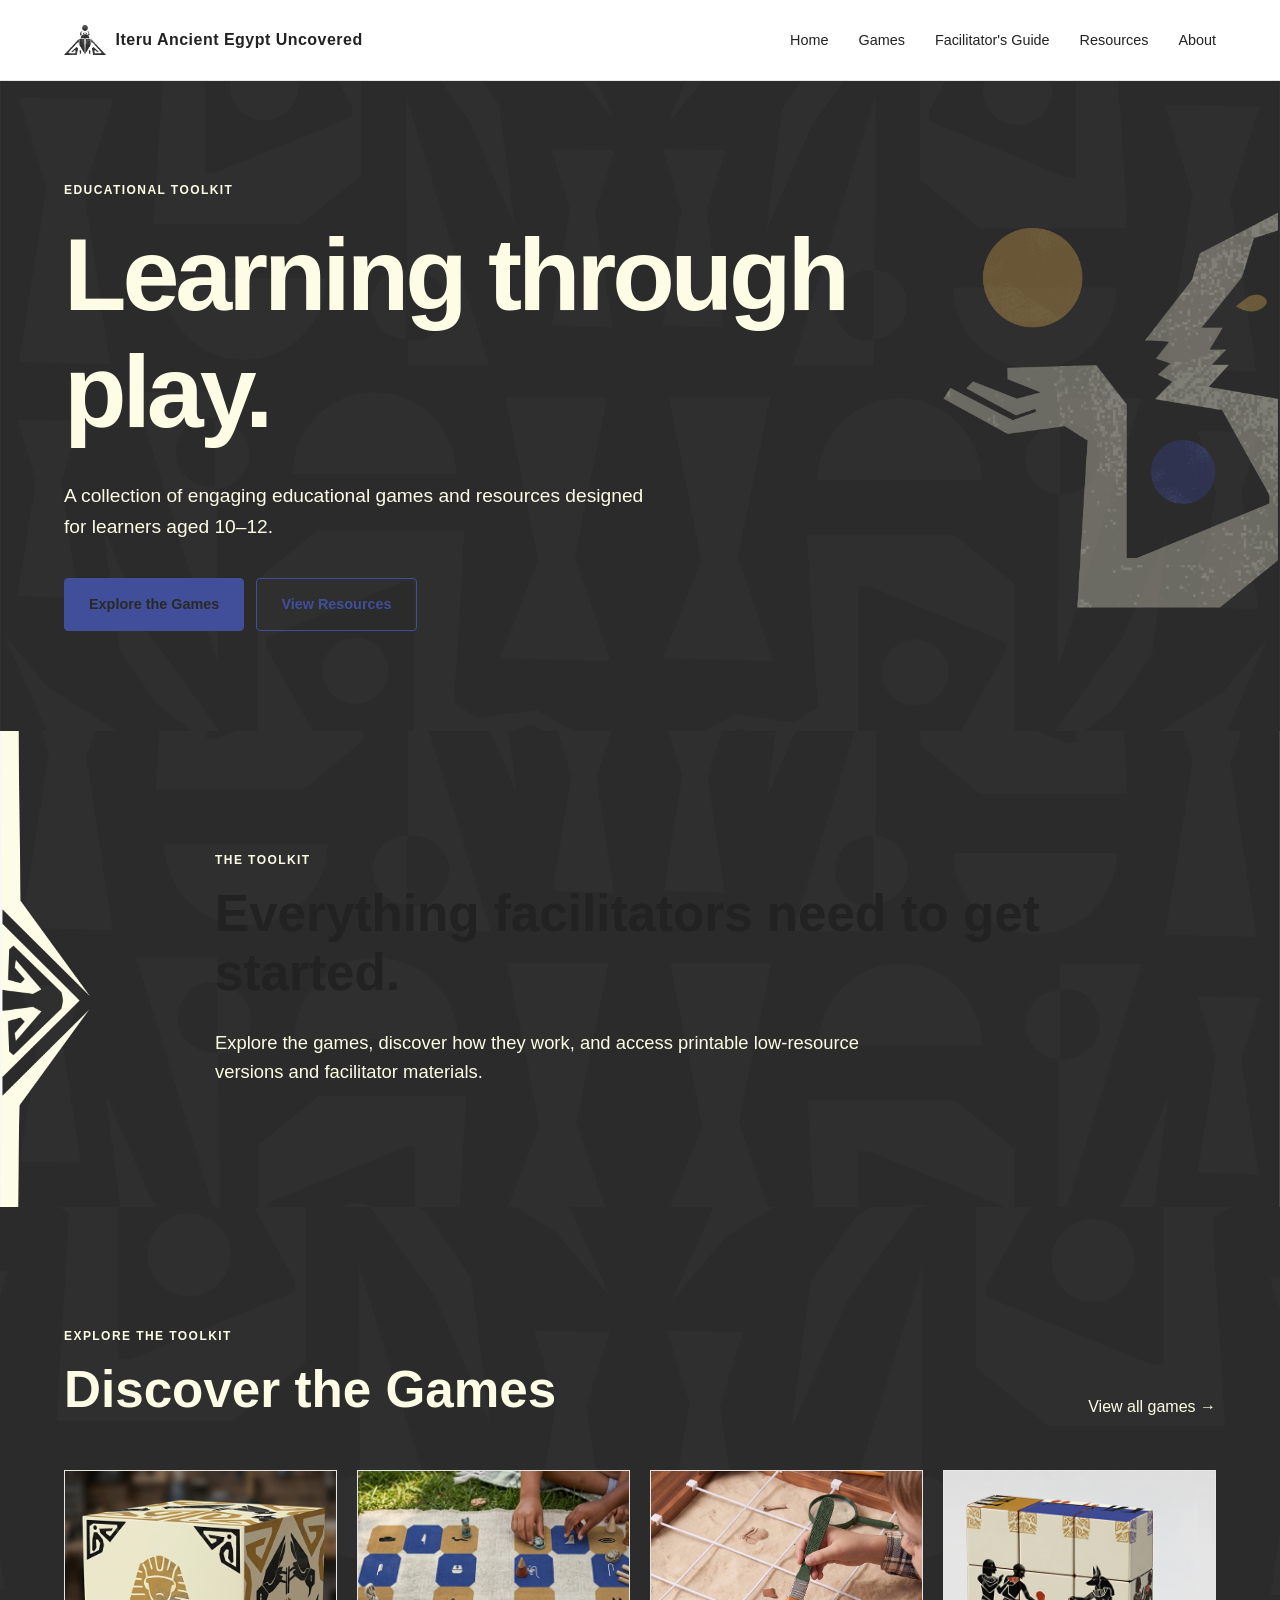
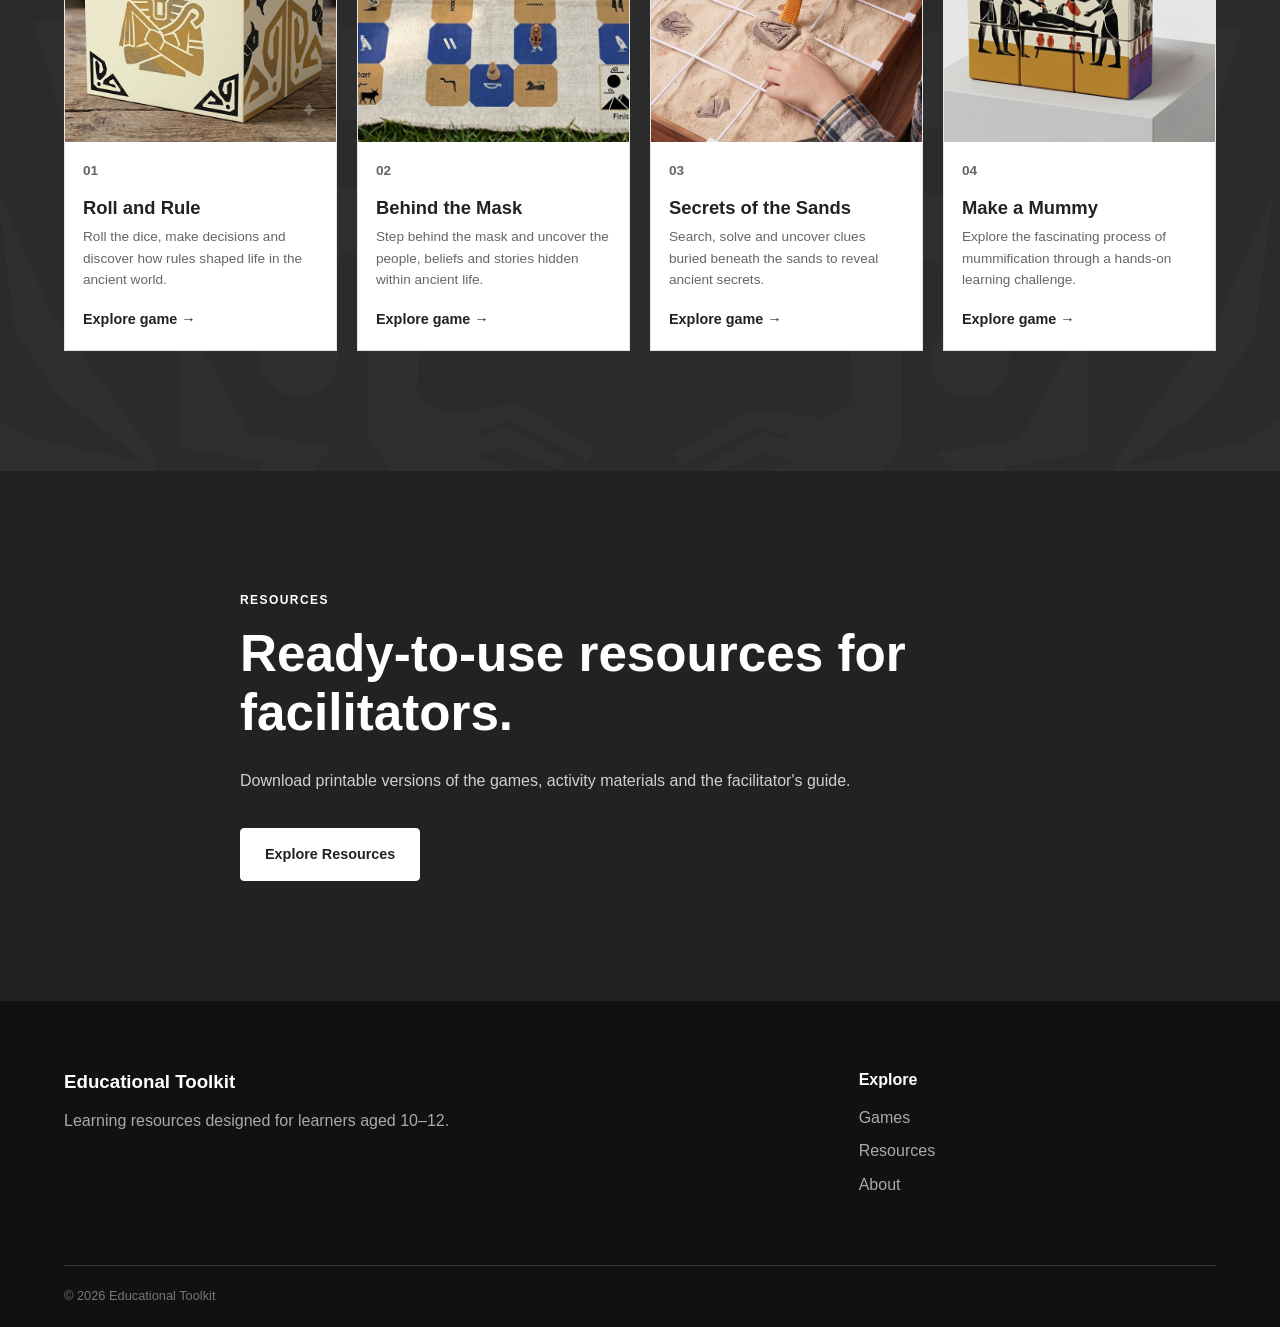
==== commit 1470071b: "Update index.html" ====
--- a/index.html
+++ b/index.html
@@ -89,7 +89,7 @@
 
 
         <!-- INTRODUCTION -->
-        <section class="intro">
+        <section class="intro home-intro">
 
             <div class="section-container">
 
--- a/css/style.css
+++ b/css/style.css
@@ -78,7 +78,7 @@
 .logo {
     display: flex;
     align-items: center;
-    gap: 12px;
+    gap: 10px;
 
     font-size: 1rem;
     font-weight: 700;
@@ -86,7 +86,7 @@
 }
 
 .logo img {
-    height: 25px;
+    height: 30px;
     width: auto;
     display: block;
 }
@@ -117,10 +117,10 @@
 
     padding: 14px 24px;
 
-    background: #222;
-    color: #ffffff;
-
-    border: 1px solid #222;
+    background: #414F9B;
+    color: #292929;
+
+    border: 1px solid #414F9B;
     border-radius: 4px;
 
     font-size: 0.9rem;
@@ -131,22 +131,22 @@
 
 .button:hover {
     background: transparent;
-    color: #222;
-}
+    color: #FDFDE5;
+    border-color: #FDFDE5;
+}
+
+
+/* OUTLINE BUTTON */
 
 .button.secondary {
     background: transparent;
-    color: #222;
+    color: #414F9B;
+    border: 1px solid #414F9B;
 }
 
 .button.secondary:hover {
-    background: #222;
-    color: #ffffff;
-}
-
-.text-link {
-    font-weight: 600;
-    font-size: 0.9rem;
+    background: #414F9B;
+    color: #292929;
 }
 
 
@@ -163,7 +163,7 @@
     position: relative;
     overflow: hidden;
 
-    background-image: url("../img/landinghero.png");
+    background-image: url("../img/header2.png");
     background-size: cover;
     background-position: center;
     background-repeat: no-repeat;
@@ -235,7 +235,16 @@
 
 .intro {
     padding: 120px 0;
-    background: #ffffff;
+
+    background-image: url("../img/explore1.png");
+    background-size: cover;
+    background-position: center;
+    background-repeat: no-repeat;
+}
+.intro .eyebrow,
+.intro h1,
+.intro p {
+    color: #FDFDE5;
 }
 
 .intro .section-container {
@@ -266,6 +275,31 @@
 
 .games-preview {
     padding: 120px 0;
+
+    background-image: url("../img/header1.png");
+    background-size: cover;
+    background-position: center;
+    background-repeat: no-repeat;
+}
+
+.section-heading {
+    display: flex;
+    justify-content: space-between;
+    align-items: flex-end;
+
+    gap: 30px;
+
+    margin-bottom: 50px;
+
+    color: #FDFDE5;
+}
+
+/* Games section heading text */
+
+.games-preview .section-heading .eyebrow,
+.games-preview .section-heading h2,
+.games-preview .section-heading p {
+    color: #FDFDE5;
 }
 
 .section-heading {
@@ -818,8 +852,10 @@
 ======================================== */
 
 .guide-hero {
-    padding: 120px 0;
-    background: #f8f8f6;
+    background-image: url("../img/header1.png");
+    background-size: cover;
+    background-position: center;
+    background-repeat: no-repeat;
 }
 
 .guide-hero .section-container {
@@ -871,8 +907,10 @@
 ======================================== */
 
 .guide-content {
-    padding: 120px 0;
-    background: #f8f8f6;
+   background-image: url("../img/header1.png");
+    background-size: cover;
+    background-position: center;
+    background-repeat: no-repeat;
 }
 
 .guide-content h2 {
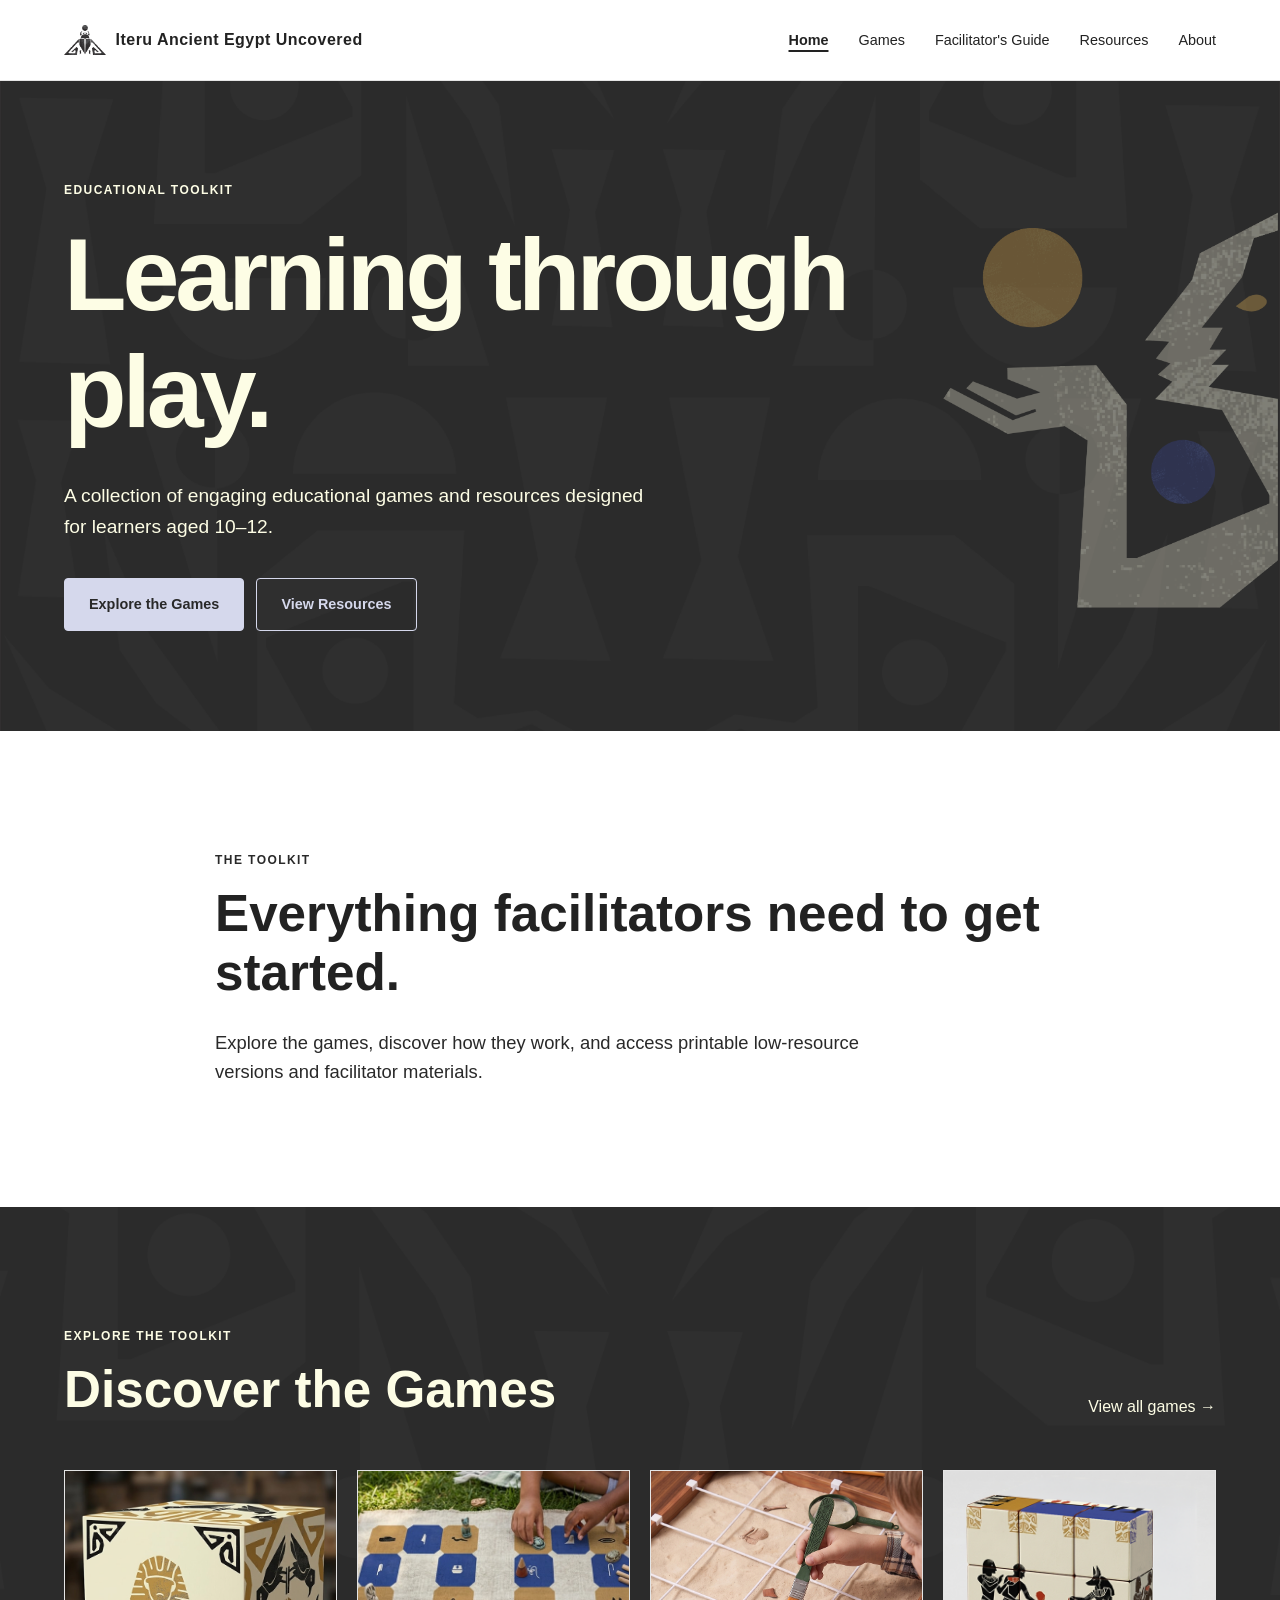
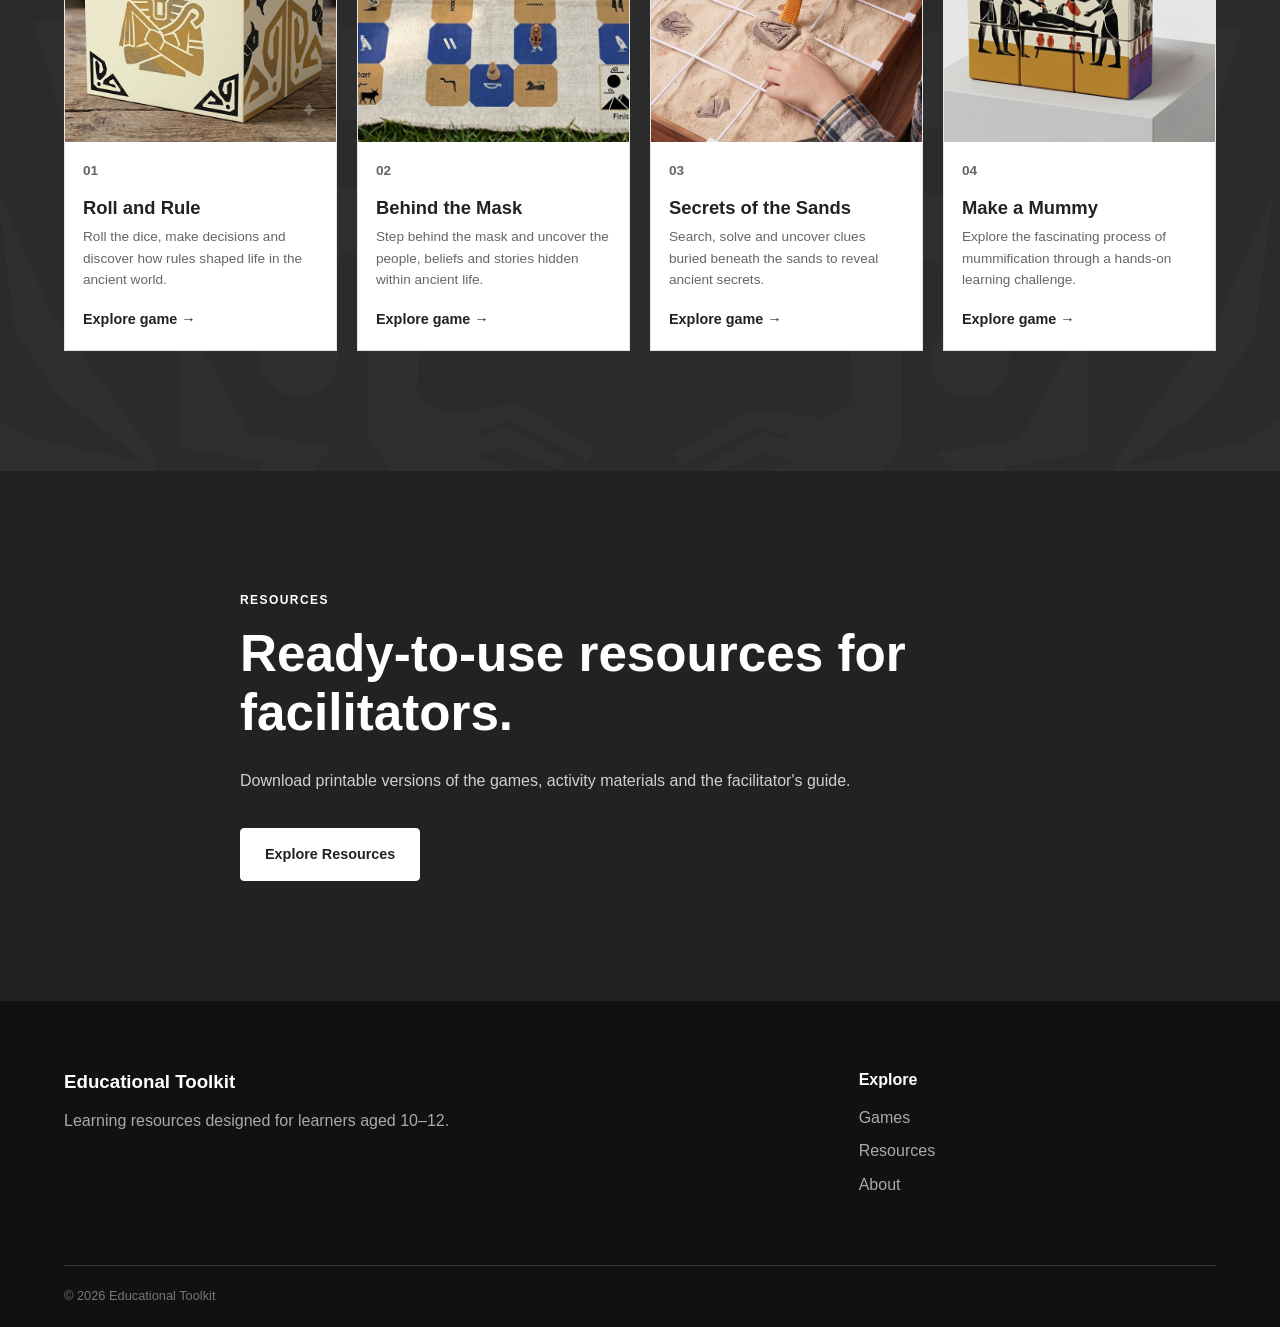
==== commit 980f4537: "Update index.html" ====
--- a/index.html
+++ b/index.html
@@ -21,9 +21,9 @@
             <ul class="nav-links">
 
     <li>
-        <a href="index.html">
-            Home
-        </a>
+        <a href="index.html" class="active">
+    Home
+</a>
     </li>
 
     <li>
--- a/css/style.css
+++ b/css/style.css
@@ -1,3 +1,20 @@
+/* ========================================
+   CUSTOM FONTS
+======================================== */
+
+@font-face {
+    font-family: "Avenir Next";
+    src: url("../Avenir.ttc") format("truetype");
+    font-weight: 400;
+    font-style: normal;
+}
+
+@font-face {
+    font-family: "Chelsea Market";
+    src: url("../Chelsea%20Market-Regular.ttf") format("truetype");
+    font-weight: 400;
+    font-style: normal;
+}
 /* ========================================
    RESET
 ======================================== */
@@ -13,7 +30,7 @@
 }
 
 body {
-    font-family: Arial, Helvetica, sans-serif;
+    font-family: "Avenir Next", Arial, Helvetica, sans-serif;
     color: #222;
     background: #f8f8f6;
     line-height: 1.6;
@@ -46,6 +63,7 @@
 h2,
 h3,
 h4 {
+    font-family: "Chelsea Market", Arial, sans-serif;
     line-height: 1.15;
 }
 
@@ -117,10 +135,10 @@
 
     padding: 14px 24px;
 
-    background: #414F9B;
+    background: #d5d8ec;
     color: #292929;
 
-    border: 1px solid #414F9B;
+    border: 1px solid #d5d8ec;
     border-radius: 4px;
 
     font-size: 0.9rem;
@@ -131,8 +149,8 @@
 
 .button:hover {
     background: transparent;
-    color: #FDFDE5;
-    border-color: #FDFDE5;
+    color: #d5d8ec;
+    border-color: #d5d8ec;
 }
 
 
@@ -140,12 +158,12 @@
 
 .button.secondary {
     background: transparent;
-    color: #414F9B;
-    border: 1px solid #414F9B;
+    color: #d5d8ec;
+    border: 1px solid #d5d8ec;
 }
 
 .button.secondary:hover {
-    background: #414F9B;
+    background: #d5d8ec;
     color: #292929;
 }
 
@@ -236,7 +254,7 @@
 .intro {
     padding: 120px 0;
 
-    background-image: url("../img/explore1.png");
+    background-image: url("../img/header1.png");
     background-size: cover;
     background-position: center;
     background-repeat: no-repeat;
@@ -244,7 +262,7 @@
 .intro .eyebrow,
 .intro h1,
 .intro p {
-    color: #FDFDE5;
+    color: #292929;
 }
 
 .intro .section-container {
@@ -852,6 +870,11 @@
 ======================================== */
 
 .guide-hero {
+    min-height: 500px;
+
+    display: flex;
+    align-items: center;
+
     background-image: url("../img/header1.png");
     background-size: cover;
     background-position: center;
@@ -907,10 +930,15 @@
 ======================================== */
 
 .guide-content {
-   background-image: url("../img/header1.png");
+    background-image: url("../img/header1.png");
     background-size: cover;
     background-position: center;
     background-repeat: no-repeat;
+}
+
+.guide-content .eyebrow,
+.guide-content h2 {
+    color: #292929;
 }
 
 .guide-content h2 {
@@ -952,8 +980,7 @@
     color: #666;
     font-size: 0.95rem;
 }
-
-
+       
 /* ========================================
    GUIDE STEPS
 ======================================== */
@@ -1084,6 +1111,249 @@
 }
 
 /* ========================================
+   ABOUT PAGE — ITERU
+======================================== */
+
+
+/* ========================================
+   ABOUT SECTIONS
+======================================== */
+
+.about-section {
+    padding: 120px 0;
+    background: #FDFDE5;
+}
+
+.about-section .section-container {
+    max-width: 1100px;
+}
+
+
+/* SECTION LABEL */
+
+.about-section .eyebrow {
+    color: #292929;
+    font-weight: 700;
+    letter-spacing: 0.08em;
+    margin-bottom: 25px;
+}
+
+
+/* LARGE HEADINGS */
+
+.about-section h2 {
+    max-width: 850px;
+    font-size: clamp(2.8rem, 6vw, 5.5rem);
+    line-height: 0.95;
+    letter-spacing: -0.04em;
+    margin-bottom: 45px;
+}
+
+
+/* LARGE INTRODUCTORY TEXT */
+
+.about-large-text {
+    max-width: 850px;
+    font-size: 1.4rem;
+    line-height: 1.6;
+    color: #292929 !important;
+    margin-bottom: 30px;
+}
+
+
+/* NORMAL BODY TEXT */
+
+.about-section > .section-container > p:not(.eyebrow):not(.about-large-text) {
+    max-width: 760px;
+    font-size: 1.05rem;
+    line-height: 1.8;
+    color: #555;
+    margin-bottom: 22px;
+}
+
+
+/* ========================================
+   OUR APPROACH
+======================================== */
+
+.about-approach {
+    background: #292929;
+}
+
+.about-approach .eyebrow,
+.about-approach h2,
+.about-approach .about-large-text {
+    color: #FDFDE5 !important;
+}
+
+.about-approach > .section-container > p:not(.eyebrow):not(.about-large-text) {
+    color: #FDFDE5;
+    opacity: 0.85;
+}
+
+
+/* ========================================
+   APPROACH — PLAY METHODS
+======================================== */
+
+.about-approach::after {
+    content: "";
+    display: block;
+}
+
+.about-approach .section-container {
+    position: relative;
+}
+
+
+/* ========================================
+   OUR TEAM
+======================================== */
+
+.team-section {
+    background: #FDFDE5;
+}
+
+.team-section h2 {
+    color: #292929;
+}
+
+.team-grid {
+    display: grid;
+    grid-template-columns: repeat(2, 1fr);
+    gap: 20px;
+    margin-top: 55px;
+}
+
+.team-card {
+    background: #ffffff;
+    padding: 40px;
+    min-height: 180px;
+    display: flex;
+    flex-direction: column;
+    justify-content: space-between;
+    border: 1px solid #e5e5e5;
+    transition: transform 0.25s ease,
+                box-shadow 0.25s ease;
+}
+
+.team-card:hover {
+    transform: translateY(-5px);
+    box-shadow: 0 15px 35px rgba(0, 0, 0, 0.08);
+}
+
+.team-card span {
+    font-size: 0.7rem;
+    font-weight: 700;
+    letter-spacing: 0.08em;
+    color: #292929;
+}
+
+.team-card h3 {
+    font-size: 1.5rem;
+    color: #292929;
+    margin: 0;
+}
+
+
+/* ========================================
+   THANK YOU
+======================================== */
+
+.about-thank-you {
+    padding: 140px 0;
+    background: #292929;
+}
+
+.about-thank-you .section-container {
+    max-width: 1100px;
+}
+
+.about-thank-you .eyebrow {
+    color: #FDFDE5;
+    font-weight: 700;
+    letter-spacing: 0.08em;
+    margin-bottom: 30px;
+}
+
+.about-thank-you h2 {
+    max-width: 900px;
+    color: #FDFDE5;
+    font-size: clamp(3.5rem, 8vw, 7rem);
+    line-height: 0.9;
+    letter-spacing: -0.05em;
+    margin-bottom: 70px;
+}
+
+
+/* THANK YOU TEXT */
+
+.thank-you-content {
+    max-width: 750px;
+}
+
+.thank-you-content p {
+    color: #FDFDE5;
+    font-size: 1.1rem;
+    line-height: 1.7;
+    margin-bottom: 25px;
+}
+
+.thank-you-content strong {
+    color: #FDFDE5;
+}
+
+
+/* ========================================
+   ABOUT PAGE — RESPONSIVE
+======================================== */
+
+@media (max-width: 800px) {
+
+    .about-section {
+        padding: 80px 0;
+    }
+
+    .about-section h2 {
+        font-size: 3rem;
+    }
+
+    .about-large-text {
+        font-size: 1.15rem;
+    }
+
+    .team-grid {
+        grid-template-columns: 1fr;
+    }
+
+    .about-thank-you {
+        padding: 90px 0;
+    }
+
+    .about-thank-you h2 {
+        font-size: 4rem;
+    }
+
+}
+
+
+@media (max-width: 500px) {
+
+    .about-section h2 {
+        font-size: 2.5rem;
+    }
+
+    .about-thank-you h2 {
+        font-size: 3.2rem;
+    }
+
+    .team-card {
+        padding: 30px;
+    }
+
+}
+
+/* ========================================
    FACILITATOR GUIDE PAGE
 ======================================== */
 
@@ -1096,7 +1366,11 @@
 
 .facilitator-page .guide-hero {
     padding: 120px 0;
-    background: #f8f8f6;
+
+    background-image: url("../img/header1.png");
+    background-size: cover;
+    background-position: center;
+    background-repeat: no-repeat;
 }
 
 .facilitator-page .guide-hero .section-container {
@@ -1107,6 +1381,7 @@
     font-size: clamp(3.5rem, 8vw, 7rem);
     margin-bottom: 30px;
     letter-spacing: -0.04em;
+    color: #FDFDE5;
 }
 
 .facilitator-page .guide-intro {
@@ -1116,6 +1391,13 @@
     margin-bottom: 35px;
 }
 
+/* HEADER TEXT COLOUR */
+
+.facilitator-page .guide-hero .eyebrow,
+.facilitator-page .guide-hero h1,
+.facilitator-page .guide-hero .guide-intro {
+    color: #FDFDE5;
+}
 
 /* ABOUT */
 
@@ -1236,6 +1518,19 @@
     margin-bottom: 35px;
 }
 
+/* WHAT'S INSIDE SECTION */
+
+.facilitator-page section.guide-content {
+    background-image: url("../img/header1.png") !important;
+    background-size: cover !important;
+    background-position: center !important;
+    background-repeat: no-repeat !important;
+}
+
+.facilitator-page section.guide-content .eyebrow,
+.facilitator-page section.guide-content h2 {
+    color: #FDFDE5 !important;
+}
 
 /* MOBILE */
 
@@ -1268,3 +1563,96 @@
     }
 
 }
+
+.home-intro {
+    background-image: none;
+    background-color: #ffffff;
+}
+
+.home-intro p:last-child {
+    color: #292929;
+}
+
+
+//GAMES PAGE//
+
+.games-page .games-preview {
+    background-image: none !important;
+    background-color: #ffffff;
+}
+
+/* REMOVE BACKGROUND FROM GAMES PAGE ONLY */
+
+.games-page .games-preview {
+    background-image: none !important;
+    background-color: #ffffff !important;
+}
+
+/* REMOVE BACKGROUND FROM GAME CARDS SECTION */
+
+.games-page .games-preview {
+    background-image: none !important;
+    background-color: #ffffff !important;
+}
+
+.about-facilitators {
+    background-image: none !important;
+    background-color: #ffffff;
+}
+
+/* ========================================
+   PAGE HEADING COLOURS
+======================================== */
+
+/* ========================================
+   GAMES PAGE COLOURS
+======================================== */
+
+/* GAMES PAGE HEADER */
+.games-page .intro .eyebrow,
+.games-page .intro h1,
+.games-page .intro p {
+    color: #FDFDE5 !important;
+}
+
+
+/* GAME CARD TEXT */
+.games-page .game-content h3,
+.games-page .game-content p,
+.games-page .game-content .game-number,
+.games-page .game-content a {
+    color: #292929 !important;
+}
+
+/* ========================================
+   RESOURCES COLOURS
+======================================== */
+
+/* RESOURCES */
+.resources-page .eyebrow,
+.resources-page h1,
+.resources-page h2,
+.resources-page h3 {
+    color: #FDFDE5 !important;
+}
+/* ========================================
+   ABOUT COLOURS
+======================================== */
+/* ABOUT HEADER */
+.about-page .intro .eyebrow,
+.about-page .intro h1,
+.about-page .intro p {
+    color: #FDFDE5 !important;
+}
+
+/* ========================================
+   ACTIVE NAVIGATION LINK
+======================================== */
+
+.nav-links a.active {
+    font-weight: 700;
+    text-decoration: underline;
+    text-decoration-thickness: 2px;
+    text-underline-offset: 5px;
+}
+
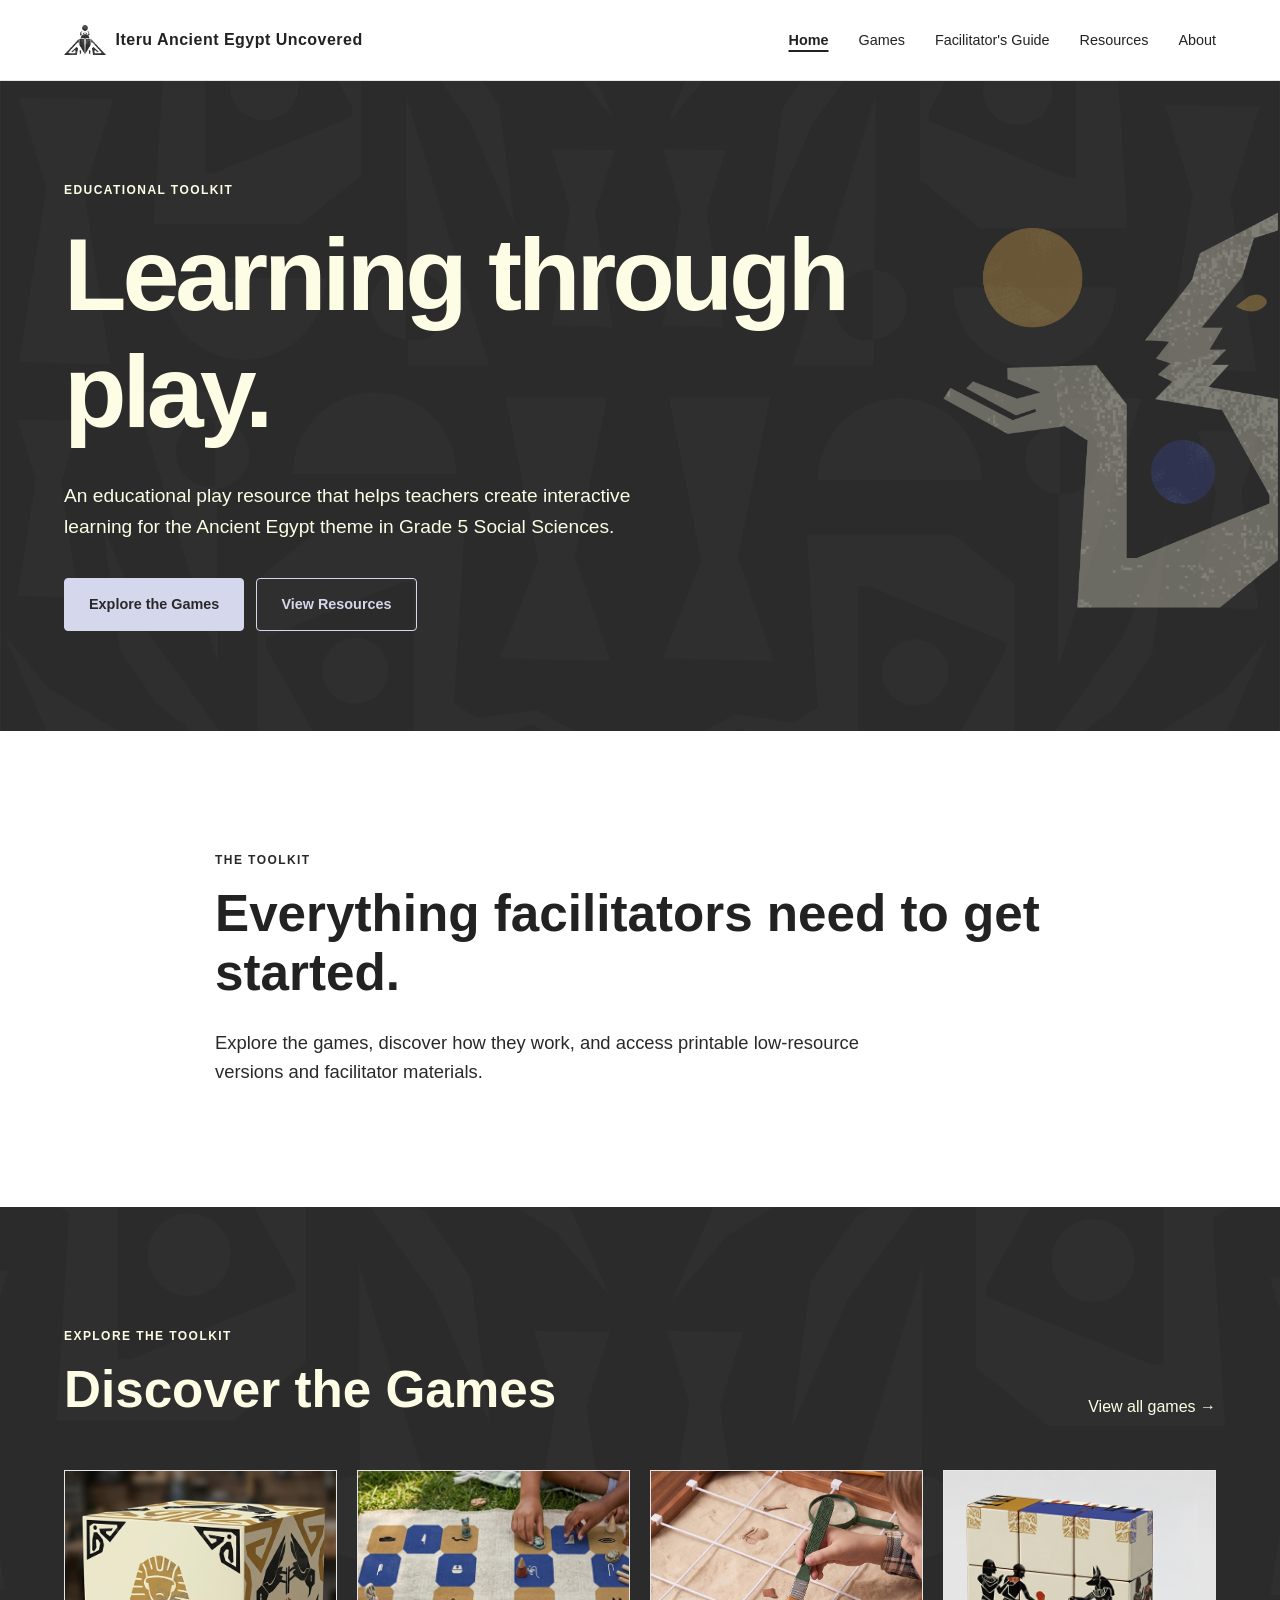
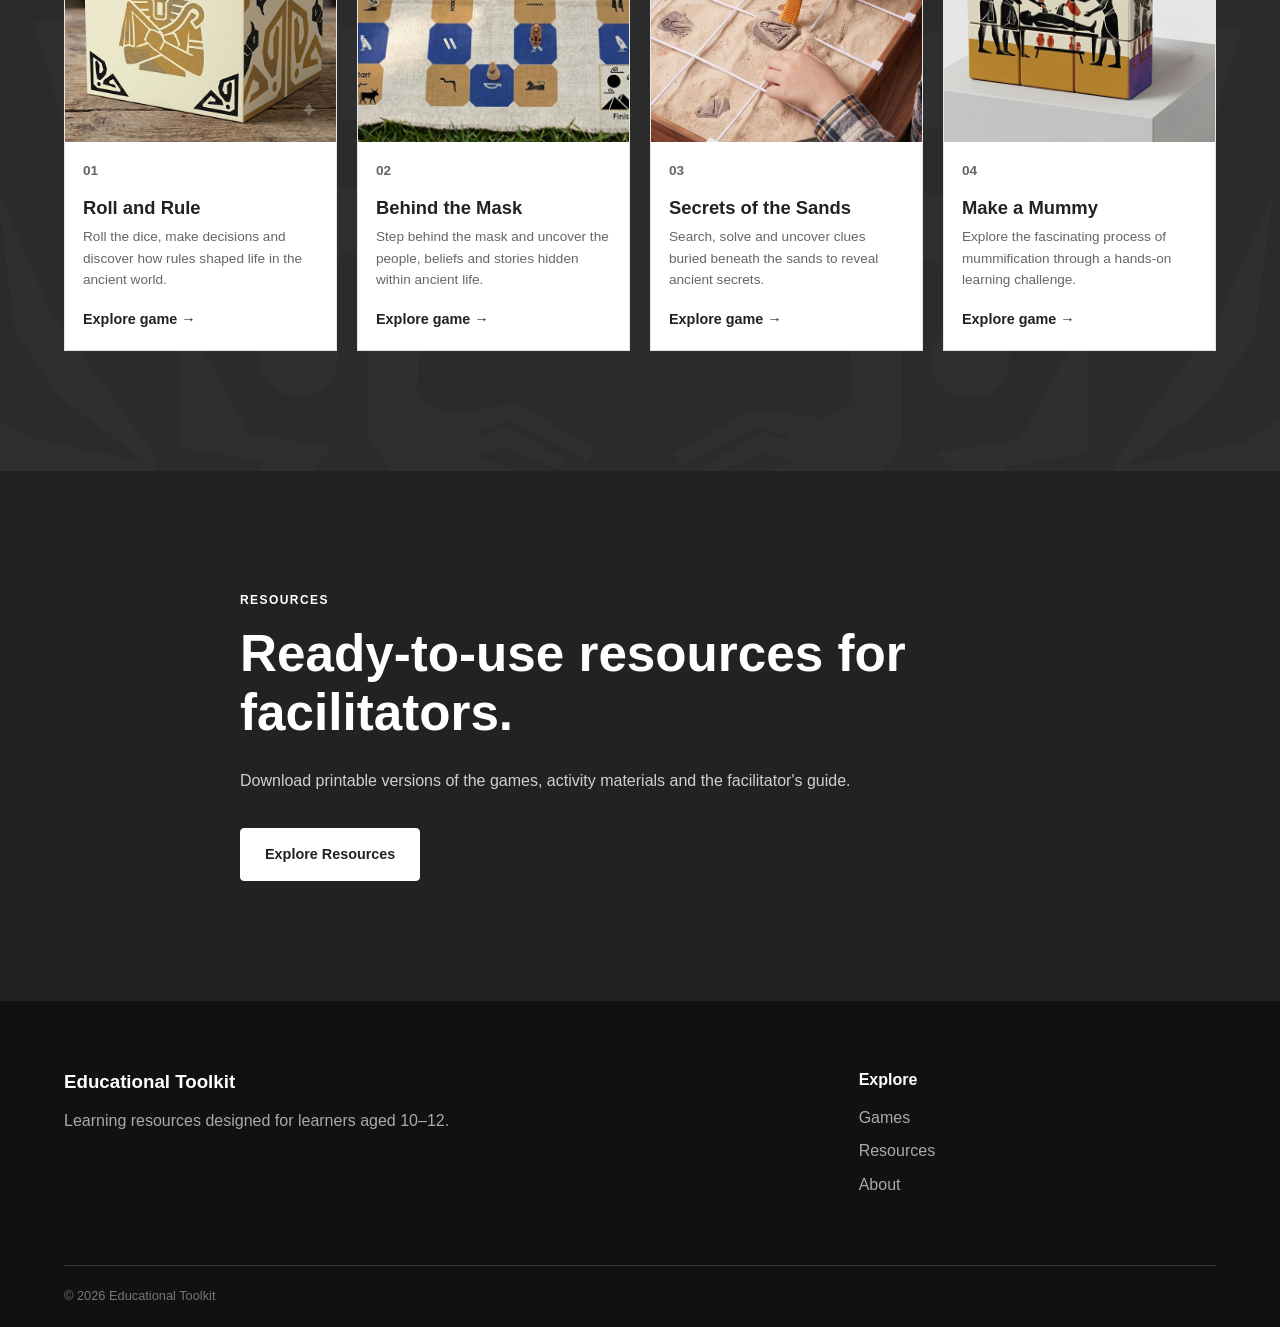
==== commit a6008165: "Update index.html" ====
--- a/index.html
+++ b/index.html
@@ -69,8 +69,7 @@
                 </h1>
 
                 <p class="hero-text">
-                    A collection of engaging educational games and resources
-                    designed for learners aged 10–12.
+                    An educational play resource that helps teachers create interactive learning for the Ancient Egypt theme in Grade 5 Social Sciences.
                 </p>
 
                 <div class="hero-buttons">
